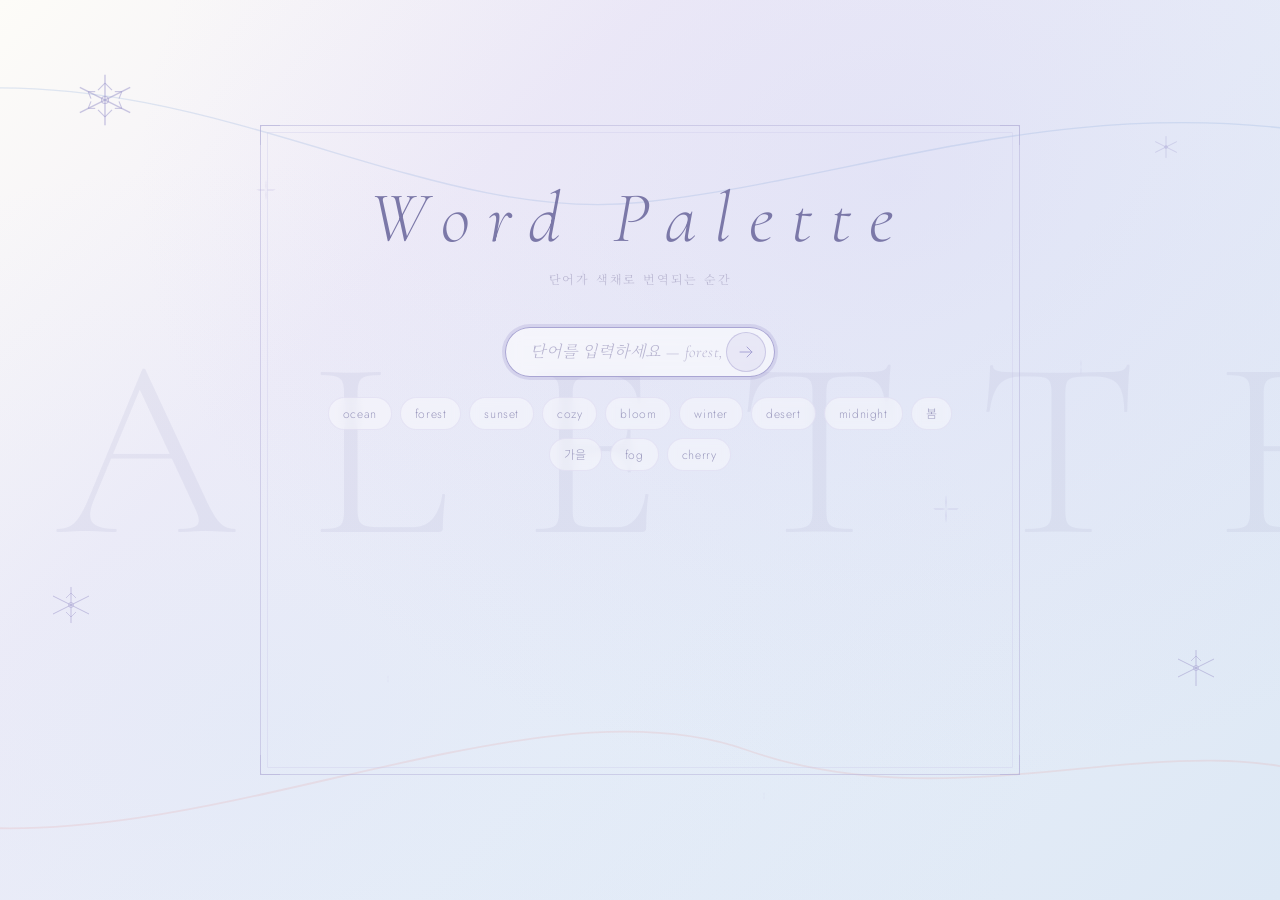
==== index.html @ dd86aae7 "Rename word-palette.html to index.html" ====
<!DOCTYPE html>
<html lang="ko">
<head>
  <meta charset="UTF-8">
  <meta name="viewport" content="width=device-width, initial-scale=1.0">
  <title>Word Palette — 단어가 색채로</title>
  <link rel="preconnect" href="https://fonts.googleapis.com">
  <link rel="preconnect" href="https://fonts.gstatic.com" crossorigin>
  <link href="https://fonts.googleapis.com/css2?family=Cormorant+Garamond:ital,wght@0,300;0,400;1,300;1,400&family=Jost:wght@200;300;400&family=Noto+Serif+KR:wght@300;400&family=Noto+Sans+KR:wght@300;400&display=swap" rel="stylesheet">
  <style>
    /* ─── CSS Variables ─── */
    :root {
      --bg-frosted:         rgba(255, 255, 255, 0.45);
      --bg-frosted-border:  rgba(255, 255, 255, 0.70);
      --text-primary:       #7B78A8;
      --text-secondary:     #9D9BBF;
      --text-muted:         #B8B5D0;
      --text-watermark:     rgba(180, 176, 210, 0.18);
      --text-label:         #6B6898;
      --border-frame:       rgba(180, 175, 215, 0.50);
      --border-frame-inner: rgba(200, 196, 230, 0.30);
      --border-card:        rgba(210, 206, 235, 0.40);
      --border-input:       rgba(180, 175, 215, 0.60);
      --border-input-focus: rgba(150, 145, 200, 0.80);
      --deco-snowflake:     rgba(160, 155, 205, 0.55);
      --deco-sparkle:       rgba(170, 165, 215, 0.65);
      --deco-dot:           rgba(175, 170, 215, 0.25);
      --deco-cross:         rgba(175, 170, 215, 0.45);
      --accent-primary:     #A8A4D4;
      --accent-hover:       #8F8BC0;
      --accent-glow:        rgba(168, 164, 212, 0.30);
      --fs-display:   clamp(2.5rem, 6vw, 4.5rem);
      --fs-watermark: clamp(8rem, 20vw, 18rem);
      --fs-label:     0.75rem;
      --fs-input:     1rem;
      --ls-display:   0.25em;
      --ls-label:     0.12em;
    }

    /* ─── Reset ─── */
    *, *::before, *::after { box-sizing: border-box; margin: 0; padding: 0; }
    body {
      font-family: 'Noto Sans KR', -apple-system, sans-serif;
      font-weight: 300;
      -webkit-font-smoothing: antialiased;
      -moz-osx-font-smoothing: grayscale;
    }
    button { background: none; border: none; cursor: pointer; font: inherit; }
    input  { font: inherit; }

    /* ─── Body / Background ─── */
    body.page-root {
      min-height: 100vh;
      background:
        radial-gradient(ellipse at 70% 20%, rgba(200, 195, 240, 0.25) 0%, transparent 60%),
        radial-gradient(ellipse at 20% 80%, rgba(200, 220, 245, 0.20) 0%, transparent 55%),
        linear-gradient(135deg, #FDFCF8 0%, #F0EDF8 30%, #E8EEF8 60%, #DDE8F5 100%);
      background-attachment: fixed;
      display: flex;
      align-items: center;
      justify-content: center;
      padding: 24px;
      overflow-x: hidden;
      animation: page-fade-in 1.2s ease forwards;
    }

    /* ─── Background Layer ─── */
    .bg-layer {
      position: fixed;
      inset: 0;
      z-index: 0;
      pointer-events: none;
      overflow: hidden;
    }

    .bg-watermark {
      position: absolute;
      inset: 0;
      display: flex;
      align-items: center;
      justify-content: center;
      font-family: 'Cormorant Garamond', serif;
      font-size: var(--fs-watermark);
      font-weight: 300;
      letter-spacing: 0.3em;
      color: var(--text-watermark);
      pointer-events: none;
      user-select: none;
      white-space: nowrap;
      overflow: hidden;
      z-index: 0;
      transition: opacity 0.4s ease;
    }

    /* ─── Ribbon Lines ─── */
    .deco-ribbon {
      position: absolute;
      width: 100%;
      pointer-events: none;
      z-index: 1;
    }
    .deco-ribbon--blue { top: 0;    left: 0; height: 50%; }
    .deco-ribbon--pink { bottom: 0; left: 0; height: 50%; }
    .ribbon-path {
      stroke-dasharray: 2000;
      stroke-dashoffset: 2000;
      animation: ribbon-draw 3s ease-out forwards;
    }
    .deco-ribbon--blue .ribbon-path { animation-delay: 0.5s; }
    .deco-ribbon--pink .ribbon-path { animation-delay: 1.0s; }

    /* ─── Snowflakes ─── */
    .deco-snowflake {
      color: var(--deco-snowflake);
      position: absolute;
      pointer-events: none;
      user-select: none;
      animation: snowflake-float 8s ease-in-out infinite;
      will-change: transform;
      z-index: 2;
    }
    .deco-snowflake--sm { width: 24px; height: 24px; }
    .deco-snowflake--md { width: 40px; height: 40px; }
    .deco-snowflake--lg { width: 56px; height: 56px; }

    /* ─── Sparkles ─── */
    .deco-sparkle {
      color: var(--deco-sparkle);
      position: absolute;
      pointer-events: none;
      animation: sparkle-twinkle 4s ease-in-out infinite;
      will-change: transform, opacity;
      z-index: 3;
      display: inline-block;
    }
    .deco-sparkle--xs { width: 8px;  height: 8px;  }
    .deco-sparkle--sm { width: 14px; height: 14px; }
    .deco-sparkle--md { width: 20px; height: 20px; }
    .deco-sparkle--lg { width: 28px; height: 28px; }

    /* ─── Main Frame ─── */
    .main-frame {
      position: relative;
      z-index: 1;
      width: 100%;
      max-width: 760px;
      padding: 48px 48px 56px;
      display: flex;
      flex-direction: column;
      gap: 40px;
      border: 1px solid var(--border-frame);
      border-radius: 2px;
    }
    .main-frame::before {
      content: '';
      position: absolute;
      inset: 6px;
      border: 0.5px solid var(--border-frame-inner);
      border-radius: 1px;
      pointer-events: none;
    }

    /* ─── Corner Ornaments ─── */
    .corner-ornament {
      position: absolute;
      width: 20px;
      height: 20px;
      pointer-events: none;
    }
    .corner-ornament::before,
    .corner-ornament::after {
      content: '';
      position: absolute;
      background: var(--border-frame);
    }
    .corner-ornament::before { width: 100%; height: 1px; top: 0; left: 0; }
    .corner-ornament::after  { width: 1px; height: 100%; top: 0; left: 0; }
    .corner-ornament--tl { top: -1px;    left: -1px; }
    .corner-ornament--tr { top: -1px;    right: -1px;  transform: rotate(90deg); }
    .corner-ornament--bl { bottom: -1px; left: -1px;   transform: rotate(-90deg); }
    .corner-ornament--br { bottom: -1px; right: -1px;  transform: rotate(180deg); }

    /* ─── Header ─── */
    .site-header { text-align: center; }
    .site-title {
      font-family: 'Cormorant Garamond', serif;
      font-weight: 300;
      font-size: var(--fs-display);
      letter-spacing: var(--ls-display);
      color: var(--text-primary);
      font-style: italic;
    }
    .site-tagline {
      font-family: 'Noto Serif KR', serif;
      font-size: var(--fs-label);
      font-weight: 300;
      color: var(--text-muted);
      letter-spacing: 0.15em;
      margin-top: 8px;
    }

    /* ─── Search ─── */
    .search-section {
      display: flex;
      flex-direction: column;
      align-items: center;
      gap: 20px;
    }
    .search-wrapper {
      position: relative;
      width: 100%;
      max-width: 480px;
    }
    .search-inner {
      display: flex;
      align-items: center;
      background: rgba(255, 255, 255, 0.55);
      border: 1px solid var(--border-input);
      border-radius: 40px;
      padding: 0 8px 0 24px;
      backdrop-filter: blur(8px);
      -webkit-backdrop-filter: blur(8px);
      transition: border-color 0.3s ease, box-shadow 0.3s ease;
    }
    .search-inner:focus-within {
      border-color: var(--border-input-focus);
      box-shadow: 0 0 0 3px var(--accent-glow);
    }
    .word-input {
      flex: 1;
      border: none;
      background: transparent;
      outline: none;
      font-family: 'Cormorant Garamond', 'Noto Serif KR', serif;
      font-size: var(--fs-input);
      font-weight: 300;
      color: var(--text-primary);
      padding: 14px 0;
      letter-spacing: 0.05em;
    }
    .word-input::placeholder {
      color: var(--text-muted);
      font-style: italic;
    }
    .search-btn {
      width: 40px;
      height: 40px;
      border-radius: 50%;
      border: 1px solid var(--border-input);
      background: rgba(168, 164, 212, 0.15);
      color: var(--accent-primary);
      display: flex;
      align-items: center;
      justify-content: center;
      cursor: pointer;
      transition: all 0.3s ease;
      flex-shrink: 0;
    }
    .search-btn:hover {
      background: var(--accent-primary);
      color: white;
      border-color: var(--accent-primary);
      transform: scale(1.05);
    }

    /* ─── Tag Pills ─── */
    .suggestion-tags {
      display: flex;
      flex-wrap: wrap;
      gap: 8px;
      justify-content: center;
    }
    .tag-pill {
      font-family: 'Jost', 'Noto Sans KR', sans-serif;
      font-size: 0.75rem;
      font-weight: 300;
      color: var(--text-secondary);
      background: rgba(255, 255, 255, 0.4);
      border: 1px solid var(--border-card);
      border-radius: 20px;
      padding: 6px 14px;
      cursor: pointer;
      letter-spacing: 0.05em;
      transition: all 0.2s ease;
      backdrop-filter: blur(4px);
    }
    .tag-pill:hover {
      background: rgba(168, 164, 212, 0.15);
      border-color: var(--border-input-focus);
      color: var(--text-primary);
      transform: translateY(-1px);
    }

    /* ─── Result Section ─── */
    .result-section {
      opacity: 0;
      transition: opacity 0.5s ease;
    }
    .result-section.visible { opacity: 1; }

    /* ─── Palette Card ─── */
    .palette-card {
      background: var(--bg-frosted);
      backdrop-filter: blur(16px) saturate(140%);
      -webkit-backdrop-filter: blur(16px) saturate(140%);
      border: 1px solid var(--border-card);
      border-radius: 16px;
      padding: 32px;
      position: relative;
      overflow: hidden;
    }
    .palette-card::before {
      content: '';
      position: absolute;
      inset: 0;
      background-image: radial-gradient(circle, var(--deco-dot) 1px, transparent 1px);
      background-size: 18px 18px;
      pointer-events: none;
      z-index: 0;
    }
    .palette-card__header {
      position: relative;
      z-index: 1;
      margin-bottom: 28px;
      text-align: center;
    }
    .palette-keyword {
      display: block;
      font-family: 'Cormorant Garamond', serif;
      font-size: clamp(1.8rem, 4vw, 2.8rem);
      font-weight: 400;
      font-style: italic;
      color: var(--text-primary);
      letter-spacing: 0.2em;
      text-transform: lowercase;
    }
    .palette-subtitle {
      font-family: 'Jost', sans-serif;
      font-size: var(--fs-label);
      font-weight: 200;
      color: var(--text-muted);
      letter-spacing: var(--ls-label);
      text-transform: uppercase;
    }

    /* ─── Color Swatches ─── */
    .color-swatches {
      display: flex;
      gap: 12px;
      position: relative;
      z-index: 1;
    }
    .color-swatch {
      flex: 1;
      min-width: 0;
      display: flex;
      flex-direction: column;
      gap: 8px;
      cursor: pointer;
      transition: transform 0.2s ease;
      opacity: 0;
      animation: swatch-slide-up 0.5s ease forwards;
    }
    .color-swatch:hover { transform: translateY(-4px); }
    .color-swatch:nth-child(1) { animation-delay: 0.1s; }
    .color-swatch:nth-child(2) { animation-delay: 0.2s; }
    .color-swatch:nth-child(3) { animation-delay: 0.3s; }
    .color-swatch:nth-child(4) { animation-delay: 0.4s; }
    .color-swatch:nth-child(5) { animation-delay: 0.5s; }
    .color-swatch:nth-child(6) { animation-delay: 0.6s; }
    .swatch-bar {
      height: 80px;
      border-radius: 8px;
      background-color: var(--swatch-color);
      border: 1px solid rgba(255, 255, 255, 0.3);
      box-shadow:
        0 4px 16px rgba(0, 0, 0, 0.08),
        inset 0 1px 0 rgba(255, 255, 255, 0.25);
      transition: box-shadow 0.2s ease;
    }
    .color-swatch:hover .swatch-bar {
      box-shadow:
        0 8px 24px rgba(0, 0, 0, 0.12),
        inset 0 1px 0 rgba(255, 255, 255, 0.3);
    }
    .swatch-info {
      display: flex;
      flex-direction: column;
      gap: 2px;
      text-align: center;
    }
    .swatch-name {
      font-family: 'Jost', sans-serif;
      font-size: 0.7rem;
      font-weight: 300;
      color: var(--text-secondary);
      letter-spacing: 0.05em;
    }
    .swatch-name-ko {
      font-family: 'Noto Sans KR', sans-serif;
      font-size: 0.65rem;
      font-weight: 300;
      color: var(--text-muted);
    }
    .hex-code {
      font-family: 'Jost', monospace;
      font-size: 0.65rem;
      font-weight: 200;
      color: var(--text-muted);
      letter-spacing: 0.05em;
      cursor: copy;
      transition: color 0.2s ease;
    }
    .hex-code:hover { color: var(--text-label); }
    .hex-code.copied::after {
      content: ' ✓';
      color: var(--accent-primary);
    }

    /* ─── Empty State ─── */
    .empty-state {
      text-align: center;
      padding: 60px 20px;
      opacity: 0.7;
    }
    .empty-state__text {
      font-family: 'Cormorant Garamond', serif;
      font-style: italic;
      font-weight: 300;
      color: var(--text-muted);
      font-size: 1rem;
      letter-spacing: 0.1em;
    }

    /* ─── Animations ─── */
    @keyframes page-fade-in {
      0%   { opacity: 0; }
      100% { opacity: 1; }
    }
    @keyframes snowflake-float {
      0%, 100% { transform: translateY(0px)  rotate(0deg);   opacity: 0.55; }
      33%       { transform: translateY(-8px) rotate(15deg);  opacity: 0.70; }
      66%       { transform: translateY(4px)  rotate(-10deg); opacity: 0.45; }
    }
    @keyframes sparkle-twinkle {
      0%, 100% { transform: scale(1)   rotate(0deg);   opacity: 0.65; }
      25%       { transform: scale(1.3) rotate(45deg);  opacity: 1;    }
      50%       { transform: scale(0.8) rotate(90deg);  opacity: 0.4;  }
      75%       { transform: scale(1.1) rotate(135deg); opacity: 0.8;  }
    }
    @keyframes card-reveal {
      0%   { opacity: 0; transform: translateY(20px) scale(0.97); }
      100% { opacity: 1; transform: translateY(0)    scale(1);    }
    }
    @keyframes swatch-slide-up {
      0%   { opacity: 0; transform: translateY(16px); }
      100% { opacity: 1; transform: translateY(0);    }
    }
    @keyframes ribbon-draw {
      0%   { stroke-dashoffset: 2000; opacity: 0;   }
      100% { stroke-dashoffset: 0;    opacity: 0.5; }
    }

    /* ─── Responsive ─── */
    @media (max-width: 600px) {
      .main-frame {
        padding: 28px 20px 36px;
        gap: 28px;
      }
      .color-swatches {
        flex-wrap: wrap;
        gap: 10px;
      }
      .color-swatch {
        flex: 0 0 calc(33.33% - 7px);
      }
      .palette-card { padding: 20px; }
      .deco-snowflake:nth-child(n+3) { display: none; }
    }
  </style>
</head>
<body class="page-root">

  <!-- ─── Background Layer ─── -->
  <div class="bg-layer" aria-hidden="true">
    <div class="bg-watermark" id="bgWatermark">PALETTE</div>

    <!-- Ribbon lines -->
    <svg class="deco-ribbon deco-ribbon--blue" viewBox="0 0 1200 400" preserveAspectRatio="none" xmlns="http://www.w3.org/2000/svg">
      <path class="ribbon-path" d="M -50 80 C 200 60, 400 200, 600 180 C 800 160, 1000 80, 1250 120"
            stroke="rgba(140,170,220,0.50)" stroke-width="1.2" fill="none" stroke-linecap="round"/>
    </svg>
    <svg class="deco-ribbon deco-ribbon--pink" viewBox="0 0 1200 300" preserveAspectRatio="none" xmlns="http://www.w3.org/2000/svg">
      <path class="ribbon-path" d="M -50 250 C 200 270, 500 150, 700 200 C 900 250, 1100 180, 1250 220"
            stroke="rgba(230,160,160,0.40)" stroke-width="1.2" fill="none" stroke-linecap="round"/>
    </svg>

    <!-- Snowflakes -->
    <svg class="deco-snowflake deco-snowflake--lg" style="top:8%;left:6%;animation-delay:0s"
         width="56" height="56" viewBox="0 0 40 40" fill="none" xmlns="http://www.w3.org/2000/svg">
      <line x1="20" y1="2"  x2="20" y2="38" stroke="currentColor" stroke-width="1"/>
      <line x1="2"  y1="11" x2="38" y2="29" stroke="currentColor" stroke-width="1"/>
      <line x1="2"  y1="29" x2="38" y2="11" stroke="currentColor" stroke-width="1"/>
      <line x1="20" y1="8"  x2="15" y2="13" stroke="currentColor" stroke-width="0.8"/>
      <line x1="20" y1="8"  x2="25" y2="13" stroke="currentColor" stroke-width="0.8"/>
      <line x1="20" y1="32" x2="15" y2="27" stroke="currentColor" stroke-width="0.8"/>
      <line x1="20" y1="32" x2="25" y2="27" stroke="currentColor" stroke-width="0.8"/>
      <line x1="8"  y1="14" x2="13" y2="14" stroke="currentColor" stroke-width="0.8"/>
      <line x1="8"  y1="14" x2="10" y2="19" stroke="currentColor" stroke-width="0.8"/>
      <line x1="32" y1="14" x2="27" y2="14" stroke="currentColor" stroke-width="0.8"/>
      <line x1="32" y1="14" x2="30" y2="19" stroke="currentColor" stroke-width="0.8"/>
      <line x1="8"  y1="26" x2="13" y2="26" stroke="currentColor" stroke-width="0.8"/>
      <line x1="8"  y1="26" x2="10" y2="21" stroke="currentColor" stroke-width="0.8"/>
      <line x1="32" y1="26" x2="27" y2="26" stroke="currentColor" stroke-width="0.8"/>
      <line x1="32" y1="26" x2="30" y2="21" stroke="currentColor" stroke-width="0.8"/>
      <circle cx="20" cy="20" r="2.5" stroke="currentColor" stroke-width="0.8"/>
    </svg>
    <svg class="deco-snowflake deco-snowflake--md" style="top:65%;left:4%;animation-delay:-3s"
         width="40" height="40" viewBox="0 0 40 40" fill="none" xmlns="http://www.w3.org/2000/svg">
      <line x1="20" y1="2"  x2="20" y2="38" stroke="currentColor" stroke-width="1"/>
      <line x1="2"  y1="11" x2="38" y2="29" stroke="currentColor" stroke-width="1"/>
      <line x1="2"  y1="29" x2="38" y2="11" stroke="currentColor" stroke-width="1"/>
      <line x1="20" y1="8"  x2="15" y2="13" stroke="currentColor" stroke-width="0.8"/>
      <line x1="20" y1="8"  x2="25" y2="13" stroke="currentColor" stroke-width="0.8"/>
      <line x1="20" y1="32" x2="15" y2="27" stroke="currentColor" stroke-width="0.8"/>
      <line x1="20" y1="32" x2="25" y2="27" stroke="currentColor" stroke-width="0.8"/>
      <circle cx="20" cy="20" r="2.5" stroke="currentColor" stroke-width="0.8"/>
    </svg>
    <svg class="deco-snowflake deco-snowflake--sm" style="top:15%;right:8%;animation-delay:-1.5s"
         width="24" height="24" viewBox="0 0 40 40" fill="none" xmlns="http://www.w3.org/2000/svg">
      <line x1="20" y1="2"  x2="20" y2="38" stroke="currentColor" stroke-width="1"/>
      <line x1="2"  y1="11" x2="38" y2="29" stroke="currentColor" stroke-width="1"/>
      <line x1="2"  y1="29" x2="38" y2="11" stroke="currentColor" stroke-width="1"/>
      <circle cx="20" cy="20" r="2.5" stroke="currentColor" stroke-width="0.8"/>
    </svg>
    <svg class="deco-snowflake deco-snowflake--md" style="top:72%;right:5%;animation-delay:-5s"
         width="40" height="40" viewBox="0 0 40 40" fill="none" xmlns="http://www.w3.org/2000/svg">
      <line x1="20" y1="2"  x2="20" y2="38" stroke="currentColor" stroke-width="1"/>
      <line x1="2"  y1="11" x2="38" y2="29" stroke="currentColor" stroke-width="1"/>
      <line x1="2"  y1="29" x2="38" y2="11" stroke="currentColor" stroke-width="1"/>
      <line x1="20" y1="8"  x2="15" y2="13" stroke="currentColor" stroke-width="0.8"/>
      <line x1="20" y1="8"  x2="25" y2="13" stroke="currentColor" stroke-width="0.8"/>
      <circle cx="20" cy="20" r="2.5" stroke="currentColor" stroke-width="0.8"/>
    </svg>

    <!-- Sparkles -->
    <svg class="deco-sparkle deco-sparkle--md" style="top:20%;left:20%;animation-delay:0s"
         width="20" height="20" viewBox="0 0 16 16" fill="none" xmlns="http://www.w3.org/2000/svg">
      <path d="M8 0 C8 0 8.3 4 8 8 C7.7 4 8 0 8 0Z"      fill="currentColor"/>
      <path d="M16 8 C16 8 12 7.7 8 8 C12 8.3 16 8 16 8Z" fill="currentColor"/>
      <path d="M8 16 C8 16 7.7 12 8 8 C8.3 12 8 16 8 16Z" fill="currentColor"/>
      <path d="M0 8 C0 8 4 8.3 8 8 C4 7.7 0 8 0 8Z"      fill="currentColor"/>
    </svg>
    <svg class="deco-sparkle deco-sparkle--sm" style="top:40%;right:15%;animation-delay:-1s"
         width="14" height="14" viewBox="0 0 16 16" fill="none" xmlns="http://www.w3.org/2000/svg">
      <path d="M8 0 C8 0 8.3 4 8 8 C7.7 4 8 0 8 0Z"      fill="currentColor"/>
      <path d="M16 8 C16 8 12 7.7 8 8 C12 8.3 16 8 16 8Z" fill="currentColor"/>
      <path d="M8 16 C8 16 7.7 12 8 8 C8.3 12 8 16 8 16Z" fill="currentColor"/>
      <path d="M0 8 C0 8 4 8.3 8 8 C4 7.7 0 8 0 8Z"      fill="currentColor"/>
    </svg>
    <svg class="deco-sparkle deco-sparkle--xs" style="top:75%;left:30%;animation-delay:-2s"
         width="8" height="8" viewBox="0 0 16 16" fill="none" xmlns="http://www.w3.org/2000/svg">
      <path d="M8 0 C8 0 8.3 4 8 8 C7.7 4 8 0 8 0Z"      fill="currentColor"/>
      <path d="M16 8 C16 8 12 7.7 8 8 C12 8.3 16 8 16 8Z" fill="currentColor"/>
      <path d="M8 16 C8 16 7.7 12 8 8 C8.3 12 8 16 8 16Z" fill="currentColor"/>
      <path d="M0 8 C0 8 4 8.3 8 8 C4 7.7 0 8 0 8Z"      fill="currentColor"/>
    </svg>
    <svg class="deco-sparkle deco-sparkle--lg" style="top:55%;right:25%;animation-delay:-3s"
         width="28" height="28" viewBox="0 0 16 16" fill="none" xmlns="http://www.w3.org/2000/svg">
      <path d="M8 0 C8 0 8.3 4 8 8 C7.7 4 8 0 8 0Z"      fill="currentColor"/>
      <path d="M16 8 C16 8 12 7.7 8 8 C12 8.3 16 8 16 8Z" fill="currentColor"/>
      <path d="M8 16 C8 16 7.7 12 8 8 C8.3 12 8 16 8 16Z" fill="currentColor"/>
      <path d="M0 8 C0 8 4 8.3 8 8 C4 7.7 0 8 0 8Z"      fill="currentColor"/>
    </svg>
    <svg class="deco-sparkle deco-sparkle--sm" style="top:30%;left:45%;animation-delay:-1.5s"
         width="14" height="14" viewBox="0 0 16 16" fill="none" xmlns="http://www.w3.org/2000/svg">
      <path d="M8 0 C8 0 8.3 4 8 8 C7.7 4 8 0 8 0Z"      fill="currentColor"/>
      <path d="M16 8 C16 8 12 7.7 8 8 C12 8.3 16 8 16 8Z" fill="currentColor"/>
      <path d="M8 16 C8 16 7.7 12 8 8 C8.3 12 8 16 8 16Z" fill="currentColor"/>
      <path d="M0 8 C0 8 4 8.3 8 8 C4 7.7 0 8 0 8Z"      fill="currentColor"/>
    </svg>
    <svg class="deco-sparkle deco-sparkle--xs" style="top:88%;right:40%;animation-delay:-0.8s"
         width="8" height="8" viewBox="0 0 16 16" fill="none" xmlns="http://www.w3.org/2000/svg">
      <path d="M8 0 C8 0 8.3 4 8 8 C7.7 4 8 0 8 0Z"      fill="currentColor"/>
      <path d="M16 8 C16 8 12 7.7 8 8 C12 8.3 16 8 16 8Z" fill="currentColor"/>
      <path d="M8 16 C8 16 7.7 12 8 8 C8.3 12 8 16 8 16Z" fill="currentColor"/>
      <path d="M0 8 C0 8 4 8.3 8 8 C4 7.7 0 8 0 8Z"      fill="currentColor"/>
    </svg>
  </div>

  <!-- ─── Main Frame ─── -->
  <main class="main-frame" role="main">
    <div class="corner-ornament corner-ornament--tl"></div>
    <div class="corner-ornament corner-ornament--tr"></div>
    <div class="corner-ornament corner-ornament--bl"></div>
    <div class="corner-ornament corner-ornament--br"></div>

    <header class="site-header">
      <h1 class="site-title">Word Palette</h1>
      <p class="site-tagline">단어가 색채로 번역되는 순간</p>
    </header>

    <section class="search-section">
      <form class="search-form" id="searchForm">
        <div class="search-wrapper">
          <div class="search-inner">
            <input class="word-input" id="wordInput" type="text"
                   placeholder="단어를 입력하세요 — forest, cozy, ocean..."
                   autocomplete="off" spellcheck="false"/>
            <button class="search-btn" type="submit" aria-label="색채 추천">
              <svg width="18" height="18" viewBox="0 0 18 18" fill="none">
                <path d="M3 9H15M10 4L15 9L10 14"
                      stroke="currentColor" stroke-width="1"
                      stroke-linecap="round" stroke-linejoin="round"/>
              </svg>
            </button>
          </div>
        </div>
      </form>
      <div class="suggestion-tags" id="suggestionTags">
        <button class="tag-pill" data-word="ocean">ocean</button>
        <button class="tag-pill" data-word="forest">forest</button>
        <button class="tag-pill" data-word="sunset">sunset</button>
        <button class="tag-pill" data-word="cozy">cozy</button>
        <button class="tag-pill" data-word="bloom">bloom</button>
        <button class="tag-pill" data-word="winter">winter</button>
        <button class="tag-pill" data-word="desert">desert</button>
        <button class="tag-pill" data-word="midnight">midnight</button>
        <button class="tag-pill" data-word="봄">봄</button>
        <button class="tag-pill" data-word="가을">가을</button>
        <button class="tag-pill" data-word="fog">fog</button>
        <button class="tag-pill" data-word="cherry">cherry</button>
      </div>
    </section>

    <section class="result-section" id="resultSection" aria-live="polite">
      <div class="palette-card" id="paletteCard">
        <div class="empty-state">
          <p class="empty-state__text">단어 하나가 색채 세계로 번역됩니다</p>
        </div>
      </div>
    </section>
  </main>

  <script>
    // ═══════════════════════════════════════════
    // Palette Data — Curated
    // ═══════════════════════════════════════════
    const PALETTE_MAP = {
      forest: [
        { hex: '#2D5A27', name: 'Deep Forest',   nameKo: '깊은 숲'    },
        { hex: '#5C8A52', name: 'Moss Green',    nameKo: '이끼 초록'  },
        { hex: '#8FBF7A', name: 'Fern',          nameKo: '고사리'     },
        { hex: '#C4DDB5', name: 'Morning Mist',  nameKo: '아침 안개'  },
        { hex: '#E8F3E0', name: 'Pale Canopy',   nameKo: '연한 수관'  },
      ],
      ocean: [
        { hex: '#1A3A5C', name: 'Deep Sea',      nameKo: '심해'       },
        { hex: '#2E6E8E', name: 'Sea Blue',      nameKo: '바다 파랑'  },
        { hex: '#5BA4C4', name: 'Wave',          nameKo: '파도'       },
        { hex: '#A8D4E8', name: 'Seafoam',       nameKo: '해포말'     },
        { hex: '#E0F0F8', name: 'Morning Sea',   nameKo: '새벽 바다'  },
      ],
      sunset: [
        { hex: '#C05B2C', name: 'Ember',         nameKo: '잉걸불'     },
        { hex: '#E88A4A', name: 'Golden Hour',   nameKo: '황금빛'     },
        { hex: '#F2BA70', name: 'Amber',         nameKo: '호박'       },
        { hex: '#F4D4A0', name: 'Dusk',          nameKo: '황혼'       },
        { hex: '#FBE9CC', name: 'Evening Sky',   nameKo: '저녁 하늘'  },
      ],
      cozy: [
        { hex: '#8B5A42', name: 'Warm Wood',     nameKo: '따뜻한 나무' },
        { hex: '#C4956A', name: 'Caramel',       nameKo: '캐러멜'      },
        { hex: '#E8C9A0', name: 'Cream',         nameKo: '크림'        },
        { hex: '#F0E0C8', name: 'Linen',         nameKo: '린넨'        },
        { hex: '#F8F0E4', name: 'Candlelight',   nameKo: '촛불빛'      },
      ],
      bloom: [
        { hex: '#C06080', name: 'Rose Petal',    nameKo: '장미꽃잎'   },
        { hex: '#D98FA8', name: 'Blush',         nameKo: '홍조'       },
        { hex: '#EBB8CA', name: 'Petal',         nameKo: '꽃잎'       },
        { hex: '#F5D8E4', name: 'Blossom',       nameKo: '꽃봉오리'   },
        { hex: '#FAF0F4', name: 'First Bloom',   nameKo: '첫 개화'    },
      ],
      winter: [
        { hex: '#2C3E6A', name: 'Frost Night',   nameKo: '서리 밤'    },
        { hex: '#5E7BA8', name: 'Ice Blue',      nameKo: '아이스 블루' },
        { hex: '#9BB8D4', name: 'Crystal',       nameKo: '크리스탈'   },
        { hex: '#C8DDE8', name: 'Snow Mist',     nameKo: '눈 안개'    },
        { hex: '#EEF4F8', name: 'Snowfield',     nameKo: '설원'       },
      ],
      desert: [
        { hex: '#8B5A28', name: 'Desert Sand',   nameKo: '사막 모래'  },
        { hex: '#C49060', name: 'Dune',          nameKo: '사구'       },
        { hex: '#DEB882', name: 'Sandstone',     nameKo: '사암'       },
        { hex: '#EDD5A8', name: 'Mirage',        nameKo: '신기루'     },
        { hex: '#F8EDD8', name: 'Pale Dune',     nameKo: '연한 사구'  },
      ],
      midnight: [
        { hex: '#0D1B2A', name: 'Midnight',      nameKo: '자정'       },
        { hex: '#1B3A5C', name: 'Night Sky',     nameKo: '밤하늘'     },
        { hex: '#2E5D8A', name: 'Dark Blue',     nameKo: '짙은 파랑'  },
        { hex: '#4A7FA8', name: 'Twilight',      nameKo: '황혼'       },
        { hex: '#7EACC8', name: 'Moonlight',     nameKo: '달빛'       },
      ],
      봄: [
        { hex: '#5A8A3C', name: 'New Leaf',      nameKo: '새싹'       },
        { hex: '#D4A0C0', name: 'Cherry Pink',   nameKo: '벚꽃 분홍'  },
        { hex: '#C8E8A0', name: 'Spring Green',  nameKo: '봄 초록'    },
        { hex: '#F0D8F0', name: 'Lilac',         nameKo: '라일락'     },
        { hex: '#FAF0E8', name: 'Spring Dawn',   nameKo: '봄 여명'    },
      ],
      spring: [
        { hex: '#5A8A3C', name: 'New Leaf',      nameKo: '새싹'       },
        { hex: '#D4A0C0', name: 'Cherry Pink',   nameKo: '벚꽃 분홍'  },
        { hex: '#C8E8A0', name: 'Spring Green',  nameKo: '봄 초록'    },
        { hex: '#F0D8F0', name: 'Lilac',         nameKo: '라일락'     },
        { hex: '#FAF0E8', name: 'Spring Dawn',   nameKo: '봄 여명'    },
      ],
      가을: [
        { hex: '#B84A1C', name: 'Fallen Leaf',   nameKo: '낙엽'       },
        { hex: '#D4782A', name: 'Maple',         nameKo: '단풍'       },
        { hex: '#E8B050', name: 'Harvest',       nameKo: '수확'       },
        { hex: '#C89060', name: 'Earth',         nameKo: '흙'         },
        { hex: '#F0E0C0', name: 'Amber Mist',    nameKo: '호박 안개'  },
      ],
      autumn: [
        { hex: '#B84A1C', name: 'Fallen Leaf',   nameKo: '낙엽'       },
        { hex: '#D4782A', name: 'Maple',         nameKo: '단풍'       },
        { hex: '#E8B050', name: 'Harvest',       nameKo: '수확'       },
        { hex: '#C89060', name: 'Earth',         nameKo: '흙'         },
        { hex: '#F0E0C0', name: 'Amber Mist',    nameKo: '호박 안개'  },
      ],
      lavender: [
        { hex: '#6A5A8A', name: 'Deep Violet',   nameKo: '깊은 보라'  },
        { hex: '#9080B8', name: 'Amethyst',      nameKo: '자수정'     },
        { hex: '#B8A8D8', name: 'Lavender',      nameKo: '라벤더'     },
        { hex: '#D8CCEA', name: 'Mist Violet',   nameKo: '안개 보라'  },
        { hex: '#F0EDF8', name: 'Pale Bloom',    nameKo: '연한 꽃'    },
      ],
      rain: [
        { hex: '#2A4060', name: 'Storm',         nameKo: '폭풍'       },
        { hex: '#4A6A88', name: 'Rain Cloud',    nameKo: '빗구름'     },
        { hex: '#7A9AB8', name: 'Drizzle',       nameKo: '이슬비'     },
        { hex: '#B0C8D8', name: 'After Rain',    nameKo: '비 온 뒤'   },
        { hex: '#E0ECF4', name: 'Mist',          nameKo: '안개'       },
      ],
      night: [
        { hex: '#121820', name: 'Void',          nameKo: '어둠'       },
        { hex: '#1E2E40', name: 'Deep Night',    nameKo: '깊은 밤'    },
        { hex: '#3A4E68', name: 'Dusk',          nameKo: '황혼'       },
        { hex: '#6880A0', name: 'Starlight',     nameKo: '별빛'       },
        { hex: '#A8B8CC', name: 'Dawn',          nameKo: '여명'       },
      ],
      coffee: [
        { hex: '#3C1F0A', name: 'Espresso',      nameKo: '에스프레소'  },
        { hex: '#6A3D18', name: 'Dark Roast',    nameKo: '다크 로스트' },
        { hex: '#A0602A', name: 'Latte',         nameKo: '라떼'        },
        { hex: '#D4A870', name: 'Cream',         nameKo: '크림'        },
        { hex: '#F4E8D4', name: 'Milk Foam',     nameKo: '밀크폼'      },
      ],
      cherry: [
        { hex: '#8B1A2A', name: 'Deep Cherry',   nameKo: '체리'        },
        { hex: '#C03050', name: 'Ruby',          nameKo: '루비'        },
        { hex: '#E06080', name: 'Carnation',     nameKo: '카네이션'    },
        { hex: '#F0A8B8', name: 'Blush Pink',    nameKo: '볼연지'      },
        { hex: '#FAE0E8', name: 'Rose Mist',     nameKo: '장미 안개'   },
      ],
      sky: [
        { hex: '#1A4A7A', name: 'Deep Sky',      nameKo: '깊은 하늘'  },
        { hex: '#3A7AB0', name: 'Blue Sky',      nameKo: '하늘색'     },
        { hex: '#78B4D8', name: 'Cloud',         nameKo: '구름'       },
        { hex: '#B8D8EC', name: 'Pale Sky',      nameKo: '연한 하늘'  },
        { hex: '#E8F4FA', name: 'Morning Sky',   nameKo: '아침 하늘'  },
      ],
      fog: [
        { hex: '#6A7888', name: 'Gray Stone',    nameKo: '회색 돌'    },
        { hex: '#90A0B0', name: 'Fog',           nameKo: '안개'       },
        { hex: '#B8C8D4', name: 'Mist',          nameKo: '물안개'     },
        { hex: '#D8E4EC', name: 'Haze',          nameKo: '아지랑이'   },
        { hex: '#F0F4F8', name: 'White Mist',    nameKo: '흰 안개'    },
      ],
      smoke: [
        { hex: '#3A3C40', name: 'Charcoal',      nameKo: '숯'         },
        { hex: '#6A6C70', name: 'Ash',           nameKo: '재'         },
        { hex: '#A0A4A8', name: 'Smoke',         nameKo: '연기'       },
        { hex: '#C8CCD0', name: 'Silver',        nameKo: '은빛'       },
        { hex: '#EEF0F2', name: 'Pale Ash',      nameKo: '연한 재'    },
      ],
      마음: [
        { hex: '#6A5888', name: 'Calm Violet',   nameKo: '고요한 보라' },
        { hex: '#9880B0', name: 'Soft Mauve',    nameKo: '부드러운 자주' },
        { hex: '#C4B0D8', name: 'Gentle Haze',   nameKo: '온화한 안개' },
        { hex: '#E0D4EC', name: 'Inner Peace',   nameKo: '내면의 평화' },
        { hex: '#F5F0FA', name: 'Stillness',     nameKo: '고요함'      },
      ],
    };

    // ═══════════════════════════════════════════
    // Color Generation — Unknown Words
    // ═══════════════════════════════════════════
    function hashWord(word) {
      let hash = 5381;
      for (let i = 0; i < word.length; i++) {
        hash = ((hash << 5) + hash) + word.charCodeAt(i);
        hash |= 0;
      }
      return Math.abs(hash);
    }

    function hslToHex(h, s, l) {
      h = ((h % 360) + 360) % 360;
      s /= 100; l /= 100;
      const a = s * Math.min(l, 1 - l);
      const f = n => {
        const k = (n + h / 30) % 12;
        const c = l - a * Math.max(Math.min(k - 3, 9 - k, 1), -1);
        return Math.round(255 * c).toString(16).padStart(2, '0');
      };
      return `#${f(0)}${f(8)}${f(4)}`.toUpperCase();
    }

    const HUE_NAMES = [
      { min: 0,   max: 15,  en: 'Red',    ko: '빨강' },
      { min: 15,  max: 45,  en: 'Orange', ko: '주황' },
      { min: 45,  max: 70,  en: 'Golden', ko: '황금' },
      { min: 70,  max: 155, en: 'Green',  ko: '초록' },
      { min: 155, max: 195, en: 'Teal',   ko: '청록' },
      { min: 195, max: 255, en: 'Blue',   ko: '파랑' },
      { min: 255, max: 290, en: 'Violet', ko: '보라' },
      { min: 290, max: 335, en: 'Pink',   ko: '핑크' },
      { min: 335, max: 360, en: 'Rose',   ko: '장미' },
    ];

    const SHADE = [
      { en: 'Deep',    ko: '깊은'     },
      { en: 'Dark',    ko: '짙은'     },
      { en: 'Pure',    ko: '맑은'     },
      { en: 'Soft',    ko: '부드러운' },
      { en: 'Pale',    ko: '연한'     },
    ];

    function getHueName(hue) {
      const h = ((hue % 360) + 360) % 360;
      for (const n of HUE_NAMES) {
        if (h >= n.min && h < n.max) return { en: n.en, ko: n.ko };
      }
      return { en: 'Rose', ko: '장미' };
    }

    function generatePalette(word) {
      const hash   = hashWord(word);
      const baseH  = hash % 360;
      const baseS  = 28 + (hash % 38);      // 28–65%
      const shifts = [0, 6, -5, 10, -8];    // hue micro-shifts per swatch
      const lights = [22, 36, 50, 66, 85];  // lightness steps

      const hueInfo = getHueName(baseH);

      return lights.map((l, i) => {
        const h = baseH + shifts[i];
        const s = Math.max(18, baseS - i * 5);
        return {
          hex:    hslToHex(h, s, l),
          name:   `${SHADE[i].en} ${hueInfo.en}`,
          nameKo: `${SHADE[i].ko} ${hueInfo.ko}`,
        };
      });
    }

    // ═══════════════════════════════════════════
    // Rendering
    // ═══════════════════════════════════════════
    function updateWatermark(word) {
      const el = document.getElementById('bgWatermark');
      el.style.opacity = '0';
      setTimeout(() => {
        el.textContent = (word || 'PALETTE').toUpperCase();
        el.style.opacity = '1';
      }, 300);
    }

    function renderPalette(keyword, colors) {
      updateWatermark(keyword);

      const swatches = colors.map((c, i) => `
        <div class="color-swatch" style="--swatch-color:${c.hex};animation-delay:${(i + 1) * 0.1}s">
          <div class="swatch-bar"></div>
          <div class="swatch-info">
            <span class="swatch-name">${c.name}</span>
            <span class="swatch-name-ko">${c.nameKo}</span>
            <span class="hex-code" title="클릭하여 복사" onclick="copyHex(this,'${c.hex}')">${c.hex}</span>
          </div>
        </div>
      `).join('');

      const card = document.getElementById('paletteCard');
      // Re-trigger animation
      card.style.animation = 'none';
      void card.offsetHeight;
      card.style.animation = 'card-reveal 0.6s cubic-bezier(0.23, 1, 0.32, 1) forwards';

      card.innerHTML = `
        <div class="palette-card__header">
          <span class="palette-keyword">${keyword}</span>
          <span class="palette-subtitle">${colors.length}가지 색채 팔레트</span>
        </div>
        <div class="color-swatches">${swatches}</div>
      `;

      document.getElementById('resultSection').classList.add('visible');
    }

    function copyHex(el, hex) {
      const doFeedback = () => {
        el.classList.add('copied');
        setTimeout(() => el.classList.remove('copied'), 1500);
      };
      if (navigator.clipboard) {
        navigator.clipboard.writeText(hex).then(doFeedback).catch(() => {
          fallbackCopy(hex); doFeedback();
        });
      } else {
        fallbackCopy(hex); doFeedback();
      }
    }

    function fallbackCopy(text) {
      const ta = document.createElement('textarea');
      ta.value = text;
      ta.style.cssText = 'position:fixed;opacity:0;pointer-events:none';
      document.body.appendChild(ta);
      ta.select();
      document.execCommand('copy');
      document.body.removeChild(ta);
    }

    function search(word) {
      const trimmed = word.trim();
      if (!trimmed) return;
      const key    = trimmed.toLowerCase();
      const colors = PALETTE_MAP[key] || PALETTE_MAP[trimmed] || generatePalette(trimmed);
      renderPalette(trimmed, colors);
      document.getElementById('wordInput').value = trimmed;
    }

    // ═══════════════════════════════════════════
    // Events
    // ═══════════════════════════════════════════
    document.getElementById('searchForm').addEventListener('submit', e => {
      e.preventDefault();
      search(document.getElementById('wordInput').value);
    });

    document.getElementById('suggestionTags').addEventListener('click', e => {
      const pill = e.target.closest('.tag-pill');
      if (!pill) return;
      search(pill.dataset.word);
    });

    document.getElementById('wordInput').addEventListener('input', e => {
      updateWatermark(e.target.value);
    });

    // Auto-focus
    document.getElementById('wordInput').focus();
  </script>
</body>
</html>
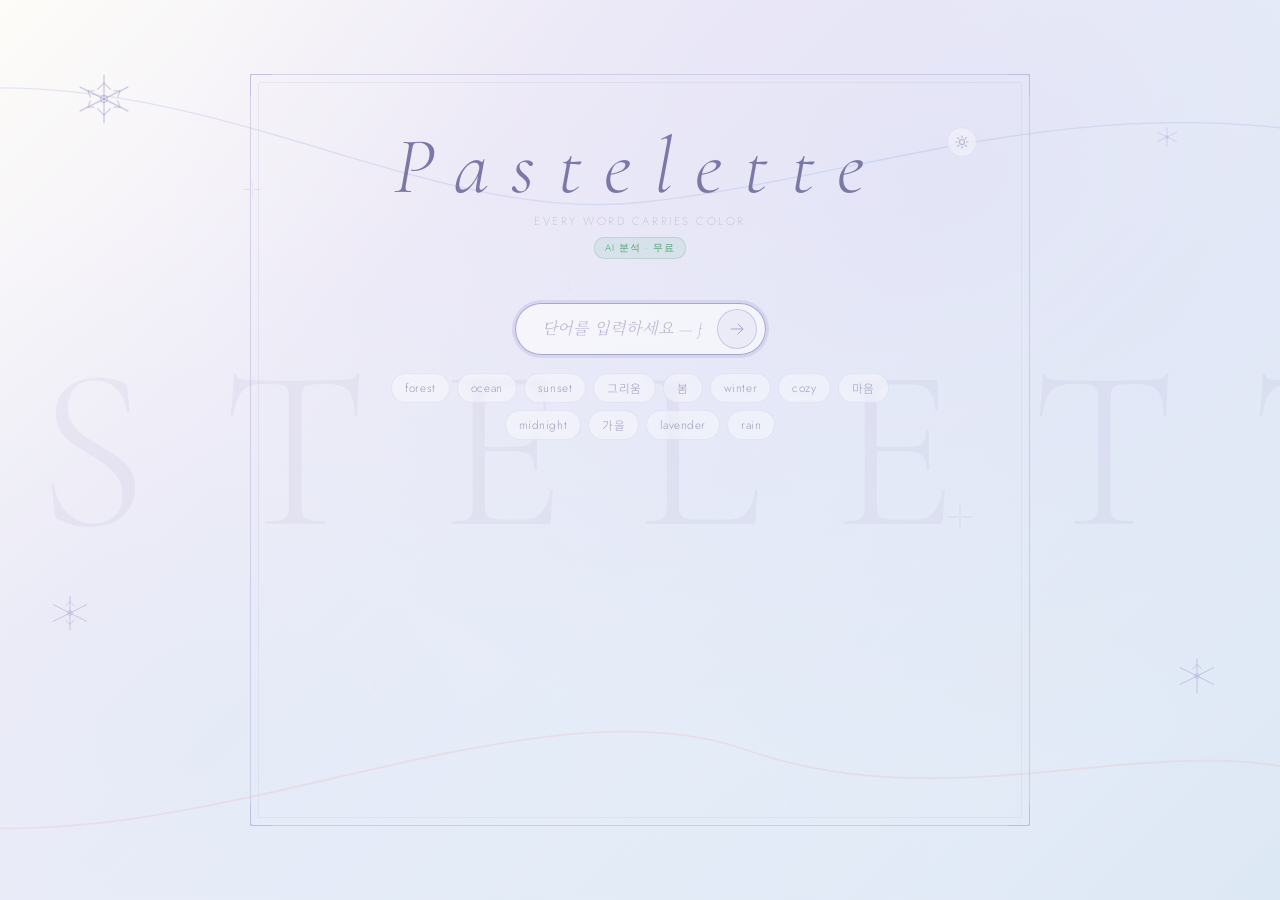
==== commit 91e6e199: "Add files via upload" ====
--- a/index.html
+++ b/index.html
@@ -3,501 +3,56 @@
 <head>
   <meta charset="UTF-8">
   <meta name="viewport" content="width=device-width, initial-scale=1.0">
-  <title>Word Palette — 단어가 색채로</title>
+  <meta name="description" content="Pastelette — 단어 하나가 색채 세계로 번역되는 순간. AI가 단어의 의미를 분석해 어울리는 색 팔레트를 추천합니다.">
+  <title>Pastelette — 단어가 색채로</title>
+
+  <!-- Fonts -->
   <link rel="preconnect" href="https://fonts.googleapis.com">
   <link rel="preconnect" href="https://fonts.gstatic.com" crossorigin>
   <link href="https://fonts.googleapis.com/css2?family=Cormorant+Garamond:ital,wght@0,300;0,400;1,300;1,400&family=Jost:wght@200;300;400&family=Noto+Serif+KR:wght@300;400&family=Noto+Sans+KR:wght@300;400&display=swap" rel="stylesheet">
-  <style>
-    /* ─── CSS Variables ─── */
-    :root {
-      --bg-frosted:         rgba(255, 255, 255, 0.45);
-      --bg-frosted-border:  rgba(255, 255, 255, 0.70);
-      --text-primary:       #7B78A8;
-      --text-secondary:     #9D9BBF;
-      --text-muted:         #B8B5D0;
-      --text-watermark:     rgba(180, 176, 210, 0.18);
-      --text-label:         #6B6898;
-      --border-frame:       rgba(180, 175, 215, 0.50);
-      --border-frame-inner: rgba(200, 196, 230, 0.30);
-      --border-card:        rgba(210, 206, 235, 0.40);
-      --border-input:       rgba(180, 175, 215, 0.60);
-      --border-input-focus: rgba(150, 145, 200, 0.80);
-      --deco-snowflake:     rgba(160, 155, 205, 0.55);
-      --deco-sparkle:       rgba(170, 165, 215, 0.65);
-      --deco-dot:           rgba(175, 170, 215, 0.25);
-      --deco-cross:         rgba(175, 170, 215, 0.45);
-      --accent-primary:     #A8A4D4;
-      --accent-hover:       #8F8BC0;
-      --accent-glow:        rgba(168, 164, 212, 0.30);
-      --fs-display:   clamp(2.5rem, 6vw, 4.5rem);
-      --fs-watermark: clamp(8rem, 20vw, 18rem);
-      --fs-label:     0.75rem;
-      --fs-input:     1rem;
-      --ls-display:   0.25em;
-      --ls-label:     0.12em;
-    }
-
-    /* ─── Reset ─── */
-    *, *::before, *::after { box-sizing: border-box; margin: 0; padding: 0; }
-    body {
-      font-family: 'Noto Sans KR', -apple-system, sans-serif;
-      font-weight: 300;
-      -webkit-font-smoothing: antialiased;
-      -moz-osx-font-smoothing: grayscale;
-    }
-    button { background: none; border: none; cursor: pointer; font: inherit; }
-    input  { font: inherit; }
-
-    /* ─── Body / Background ─── */
-    body.page-root {
-      min-height: 100vh;
-      background:
-        radial-gradient(ellipse at 70% 20%, rgba(200, 195, 240, 0.25) 0%, transparent 60%),
-        radial-gradient(ellipse at 20% 80%, rgba(200, 220, 245, 0.20) 0%, transparent 55%),
-        linear-gradient(135deg, #FDFCF8 0%, #F0EDF8 30%, #E8EEF8 60%, #DDE8F5 100%);
-      background-attachment: fixed;
-      display: flex;
-      align-items: center;
-      justify-content: center;
-      padding: 24px;
-      overflow-x: hidden;
-      animation: page-fade-in 1.2s ease forwards;
-    }
-
-    /* ─── Background Layer ─── */
-    .bg-layer {
-      position: fixed;
-      inset: 0;
-      z-index: 0;
-      pointer-events: none;
-      overflow: hidden;
-    }
-
-    .bg-watermark {
-      position: absolute;
-      inset: 0;
-      display: flex;
-      align-items: center;
-      justify-content: center;
-      font-family: 'Cormorant Garamond', serif;
-      font-size: var(--fs-watermark);
-      font-weight: 300;
-      letter-spacing: 0.3em;
-      color: var(--text-watermark);
-      pointer-events: none;
-      user-select: none;
-      white-space: nowrap;
-      overflow: hidden;
-      z-index: 0;
-      transition: opacity 0.4s ease;
-    }
-
-    /* ─── Ribbon Lines ─── */
-    .deco-ribbon {
-      position: absolute;
-      width: 100%;
-      pointer-events: none;
-      z-index: 1;
-    }
-    .deco-ribbon--blue { top: 0;    left: 0; height: 50%; }
-    .deco-ribbon--pink { bottom: 0; left: 0; height: 50%; }
-    .ribbon-path {
-      stroke-dasharray: 2000;
-      stroke-dashoffset: 2000;
-      animation: ribbon-draw 3s ease-out forwards;
-    }
-    .deco-ribbon--blue .ribbon-path { animation-delay: 0.5s; }
-    .deco-ribbon--pink .ribbon-path { animation-delay: 1.0s; }
-
-    /* ─── Snowflakes ─── */
-    .deco-snowflake {
-      color: var(--deco-snowflake);
-      position: absolute;
-      pointer-events: none;
-      user-select: none;
-      animation: snowflake-float 8s ease-in-out infinite;
-      will-change: transform;
-      z-index: 2;
-    }
-    .deco-snowflake--sm { width: 24px; height: 24px; }
-    .deco-snowflake--md { width: 40px; height: 40px; }
-    .deco-snowflake--lg { width: 56px; height: 56px; }
-
-    /* ─── Sparkles ─── */
-    .deco-sparkle {
-      color: var(--deco-sparkle);
-      position: absolute;
-      pointer-events: none;
-      animation: sparkle-twinkle 4s ease-in-out infinite;
-      will-change: transform, opacity;
-      z-index: 3;
-      display: inline-block;
-    }
-    .deco-sparkle--xs { width: 8px;  height: 8px;  }
-    .deco-sparkle--sm { width: 14px; height: 14px; }
-    .deco-sparkle--md { width: 20px; height: 20px; }
-    .deco-sparkle--lg { width: 28px; height: 28px; }
-
-    /* ─── Main Frame ─── */
-    .main-frame {
-      position: relative;
-      z-index: 1;
-      width: 100%;
-      max-width: 760px;
-      padding: 48px 48px 56px;
-      display: flex;
-      flex-direction: column;
-      gap: 40px;
-      border: 1px solid var(--border-frame);
-      border-radius: 2px;
-    }
-    .main-frame::before {
-      content: '';
-      position: absolute;
-      inset: 6px;
-      border: 0.5px solid var(--border-frame-inner);
-      border-radius: 1px;
-      pointer-events: none;
-    }
-
-    /* ─── Corner Ornaments ─── */
-    .corner-ornament {
-      position: absolute;
-      width: 20px;
-      height: 20px;
-      pointer-events: none;
-    }
-    .corner-ornament::before,
-    .corner-ornament::after {
-      content: '';
-      position: absolute;
-      background: var(--border-frame);
-    }
-    .corner-ornament::before { width: 100%; height: 1px; top: 0; left: 0; }
-    .corner-ornament::after  { width: 1px; height: 100%; top: 0; left: 0; }
-    .corner-ornament--tl { top: -1px;    left: -1px; }
-    .corner-ornament--tr { top: -1px;    right: -1px;  transform: rotate(90deg); }
-    .corner-ornament--bl { bottom: -1px; left: -1px;   transform: rotate(-90deg); }
-    .corner-ornament--br { bottom: -1px; right: -1px;  transform: rotate(180deg); }
-
-    /* ─── Header ─── */
-    .site-header { text-align: center; }
-    .site-title {
-      font-family: 'Cormorant Garamond', serif;
-      font-weight: 300;
-      font-size: var(--fs-display);
-      letter-spacing: var(--ls-display);
-      color: var(--text-primary);
-      font-style: italic;
-    }
-    .site-tagline {
-      font-family: 'Noto Serif KR', serif;
-      font-size: var(--fs-label);
-      font-weight: 300;
-      color: var(--text-muted);
-      letter-spacing: 0.15em;
-      margin-top: 8px;
-    }
-
-    /* ─── Search ─── */
-    .search-section {
-      display: flex;
-      flex-direction: column;
-      align-items: center;
-      gap: 20px;
-    }
-    .search-wrapper {
-      position: relative;
-      width: 100%;
-      max-width: 480px;
-    }
-    .search-inner {
-      display: flex;
-      align-items: center;
-      background: rgba(255, 255, 255, 0.55);
-      border: 1px solid var(--border-input);
-      border-radius: 40px;
-      padding: 0 8px 0 24px;
-      backdrop-filter: blur(8px);
-      -webkit-backdrop-filter: blur(8px);
-      transition: border-color 0.3s ease, box-shadow 0.3s ease;
-    }
-    .search-inner:focus-within {
-      border-color: var(--border-input-focus);
-      box-shadow: 0 0 0 3px var(--accent-glow);
-    }
-    .word-input {
-      flex: 1;
-      border: none;
-      background: transparent;
-      outline: none;
-      font-family: 'Cormorant Garamond', 'Noto Serif KR', serif;
-      font-size: var(--fs-input);
-      font-weight: 300;
-      color: var(--text-primary);
-      padding: 14px 0;
-      letter-spacing: 0.05em;
-    }
-    .word-input::placeholder {
-      color: var(--text-muted);
-      font-style: italic;
-    }
-    .search-btn {
-      width: 40px;
-      height: 40px;
-      border-radius: 50%;
-      border: 1px solid var(--border-input);
-      background: rgba(168, 164, 212, 0.15);
-      color: var(--accent-primary);
-      display: flex;
-      align-items: center;
-      justify-content: center;
-      cursor: pointer;
-      transition: all 0.3s ease;
-      flex-shrink: 0;
-    }
-    .search-btn:hover {
-      background: var(--accent-primary);
-      color: white;
-      border-color: var(--accent-primary);
-      transform: scale(1.05);
-    }
-
-    /* ─── Tag Pills ─── */
-    .suggestion-tags {
-      display: flex;
-      flex-wrap: wrap;
-      gap: 8px;
-      justify-content: center;
-    }
-    .tag-pill {
-      font-family: 'Jost', 'Noto Sans KR', sans-serif;
-      font-size: 0.75rem;
-      font-weight: 300;
-      color: var(--text-secondary);
-      background: rgba(255, 255, 255, 0.4);
-      border: 1px solid var(--border-card);
-      border-radius: 20px;
-      padding: 6px 14px;
-      cursor: pointer;
-      letter-spacing: 0.05em;
-      transition: all 0.2s ease;
-      backdrop-filter: blur(4px);
-    }
-    .tag-pill:hover {
-      background: rgba(168, 164, 212, 0.15);
-      border-color: var(--border-input-focus);
-      color: var(--text-primary);
-      transform: translateY(-1px);
-    }
-
-    /* ─── Result Section ─── */
-    .result-section {
-      opacity: 0;
-      transition: opacity 0.5s ease;
-    }
-    .result-section.visible { opacity: 1; }
-
-    /* ─── Palette Card ─── */
-    .palette-card {
-      background: var(--bg-frosted);
-      backdrop-filter: blur(16px) saturate(140%);
-      -webkit-backdrop-filter: blur(16px) saturate(140%);
-      border: 1px solid var(--border-card);
-      border-radius: 16px;
-      padding: 32px;
-      position: relative;
-      overflow: hidden;
-    }
-    .palette-card::before {
-      content: '';
-      position: absolute;
-      inset: 0;
-      background-image: radial-gradient(circle, var(--deco-dot) 1px, transparent 1px);
-      background-size: 18px 18px;
-      pointer-events: none;
-      z-index: 0;
-    }
-    .palette-card__header {
-      position: relative;
-      z-index: 1;
-      margin-bottom: 28px;
-      text-align: center;
-    }
-    .palette-keyword {
-      display: block;
-      font-family: 'Cormorant Garamond', serif;
-      font-size: clamp(1.8rem, 4vw, 2.8rem);
-      font-weight: 400;
-      font-style: italic;
-      color: var(--text-primary);
-      letter-spacing: 0.2em;
-      text-transform: lowercase;
-    }
-    .palette-subtitle {
-      font-family: 'Jost', sans-serif;
-      font-size: var(--fs-label);
-      font-weight: 200;
-      color: var(--text-muted);
-      letter-spacing: var(--ls-label);
-      text-transform: uppercase;
-    }
-
-    /* ─── Color Swatches ─── */
-    .color-swatches {
-      display: flex;
-      gap: 12px;
-      position: relative;
-      z-index: 1;
-    }
-    .color-swatch {
-      flex: 1;
-      min-width: 0;
-      display: flex;
-      flex-direction: column;
-      gap: 8px;
-      cursor: pointer;
-      transition: transform 0.2s ease;
-      opacity: 0;
-      animation: swatch-slide-up 0.5s ease forwards;
-    }
-    .color-swatch:hover { transform: translateY(-4px); }
-    .color-swatch:nth-child(1) { animation-delay: 0.1s; }
-    .color-swatch:nth-child(2) { animation-delay: 0.2s; }
-    .color-swatch:nth-child(3) { animation-delay: 0.3s; }
-    .color-swatch:nth-child(4) { animation-delay: 0.4s; }
-    .color-swatch:nth-child(5) { animation-delay: 0.5s; }
-    .color-swatch:nth-child(6) { animation-delay: 0.6s; }
-    .swatch-bar {
-      height: 80px;
-      border-radius: 8px;
-      background-color: var(--swatch-color);
-      border: 1px solid rgba(255, 255, 255, 0.3);
-      box-shadow:
-        0 4px 16px rgba(0, 0, 0, 0.08),
-        inset 0 1px 0 rgba(255, 255, 255, 0.25);
-      transition: box-shadow 0.2s ease;
-    }
-    .color-swatch:hover .swatch-bar {
-      box-shadow:
-        0 8px 24px rgba(0, 0, 0, 0.12),
-        inset 0 1px 0 rgba(255, 255, 255, 0.3);
-    }
-    .swatch-info {
-      display: flex;
-      flex-direction: column;
-      gap: 2px;
-      text-align: center;
-    }
-    .swatch-name {
-      font-family: 'Jost', sans-serif;
-      font-size: 0.7rem;
-      font-weight: 300;
-      color: var(--text-secondary);
-      letter-spacing: 0.05em;
-    }
-    .swatch-name-ko {
-      font-family: 'Noto Sans KR', sans-serif;
-      font-size: 0.65rem;
-      font-weight: 300;
-      color: var(--text-muted);
-    }
-    .hex-code {
-      font-family: 'Jost', monospace;
-      font-size: 0.65rem;
-      font-weight: 200;
-      color: var(--text-muted);
-      letter-spacing: 0.05em;
-      cursor: copy;
-      transition: color 0.2s ease;
-    }
-    .hex-code:hover { color: var(--text-label); }
-    .hex-code.copied::after {
-      content: ' ✓';
-      color: var(--accent-primary);
-    }
-
-    /* ─── Empty State ─── */
-    .empty-state {
-      text-align: center;
-      padding: 60px 20px;
-      opacity: 0.7;
-    }
-    .empty-state__text {
-      font-family: 'Cormorant Garamond', serif;
-      font-style: italic;
-      font-weight: 300;
-      color: var(--text-muted);
-      font-size: 1rem;
-      letter-spacing: 0.1em;
-    }
-
-    /* ─── Animations ─── */
-    @keyframes page-fade-in {
-      0%   { opacity: 0; }
-      100% { opacity: 1; }
-    }
-    @keyframes snowflake-float {
-      0%, 100% { transform: translateY(0px)  rotate(0deg);   opacity: 0.55; }
-      33%       { transform: translateY(-8px) rotate(15deg);  opacity: 0.70; }
-      66%       { transform: translateY(4px)  rotate(-10deg); opacity: 0.45; }
-    }
-    @keyframes sparkle-twinkle {
-      0%, 100% { transform: scale(1)   rotate(0deg);   opacity: 0.65; }
-      25%       { transform: scale(1.3) rotate(45deg);  opacity: 1;    }
-      50%       { transform: scale(0.8) rotate(90deg);  opacity: 0.4;  }
-      75%       { transform: scale(1.1) rotate(135deg); opacity: 0.8;  }
-    }
-    @keyframes card-reveal {
-      0%   { opacity: 0; transform: translateY(20px) scale(0.97); }
-      100% { opacity: 1; transform: translateY(0)    scale(1);    }
-    }
-    @keyframes swatch-slide-up {
-      0%   { opacity: 0; transform: translateY(16px); }
-      100% { opacity: 1; transform: translateY(0);    }
-    }
-    @keyframes ribbon-draw {
-      0%   { stroke-dashoffset: 2000; opacity: 0;   }
-      100% { stroke-dashoffset: 0;    opacity: 0.5; }
-    }
-
-    /* ─── Responsive ─── */
-    @media (max-width: 600px) {
-      .main-frame {
-        padding: 28px 20px 36px;
-        gap: 28px;
-      }
-      .color-swatches {
-        flex-wrap: wrap;
-        gap: 10px;
-      }
-      .color-swatch {
-        flex: 0 0 calc(33.33% - 7px);
-      }
-      .palette-card { padding: 20px; }
-      .deco-snowflake:nth-child(n+3) { display: none; }
-    }
-  </style>
+
+  <!-- Styles -->
+  <link rel="stylesheet" href="css/variables.css">
+  <link rel="stylesheet" href="css/base.css">
+  <link rel="stylesheet" href="css/decorations.css">
+  <link rel="stylesheet" href="css/layout.css">
+  <link rel="stylesheet" href="css/search.css">
+  <link rel="stylesheet" href="css/palette.css">
+  <link rel="stylesheet" href="css/modal.css">
+  <link rel="stylesheet" href="css/animations.css">
 </head>
 <body class="page-root">
 
-  <!-- ─── Background Layer ─── -->
+  <!-- ════════════════════════════════════════
+       BACKGROUND LAYER
+  ════════════════════════════════════════ -->
   <div class="bg-layer" aria-hidden="true">
-    <div class="bg-watermark" id="bgWatermark">PALETTE</div>
-
-    <!-- Ribbon lines -->
-    <svg class="deco-ribbon deco-ribbon--blue" viewBox="0 0 1200 400" preserveAspectRatio="none" xmlns="http://www.w3.org/2000/svg">
-      <path class="ribbon-path" d="M -50 80 C 200 60, 400 200, 600 180 C 800 160, 1000 80, 1250 120"
-            stroke="rgba(140,170,220,0.50)" stroke-width="1.2" fill="none" stroke-linecap="round"/>
-    </svg>
-    <svg class="deco-ribbon deco-ribbon--pink" viewBox="0 0 1200 300" preserveAspectRatio="none" xmlns="http://www.w3.org/2000/svg">
-      <path class="ribbon-path" d="M -50 250 C 200 270, 500 150, 700 200 C 900 250, 1100 180, 1250 220"
-            stroke="rgba(230,160,160,0.40)" stroke-width="1.2" fill="none" stroke-linecap="round"/>
+
+    <!-- Watermark text -->
+    <div class="bg-watermark" id="bgWatermark">PASTELETTE</div>
+
+    <!-- Ribbon curves -->
+    <svg class="deco-ribbon deco-ribbon--blue"
+         viewBox="0 0 1200 400" preserveAspectRatio="none"
+         xmlns="http://www.w3.org/2000/svg">
+      <path class="ribbon-path"
+            d="M -50 80 C 200 60, 400 200, 600 180 C 800 160, 1000 80, 1250 120"
+            stroke="rgba(140,170,220,0.48)" stroke-width="1.2"
+            fill="none" stroke-linecap="round"/>
+    </svg>
+    <svg class="deco-ribbon deco-ribbon--pink"
+         viewBox="0 0 1200 300" preserveAspectRatio="none"
+         xmlns="http://www.w3.org/2000/svg">
+      <path class="ribbon-path"
+            d="M -50 250 C 200 270, 500 150, 700 200 C 900 250, 1100 180, 1250 220"
+            stroke="rgba(230,160,160,0.38)" stroke-width="1.2"
+            fill="none" stroke-linecap="round"/>
     </svg>
 
     <!-- Snowflakes -->
-    <svg class="deco-snowflake deco-snowflake--lg" style="top:8%;left:6%;animation-delay:0s"
-         width="56" height="56" viewBox="0 0 40 40" fill="none" xmlns="http://www.w3.org/2000/svg">
+    <svg class="deco-snowflake deco-snowflake--lg"
+         style="top:8%;left:6%;animation-delay:0s"
+         width="54" height="54" viewBox="0 0 40 40" fill="none" xmlns="http://www.w3.org/2000/svg">
       <line x1="20" y1="2"  x2="20" y2="38" stroke="currentColor" stroke-width="1"/>
       <line x1="2"  y1="11" x2="38" y2="29" stroke="currentColor" stroke-width="1"/>
       <line x1="2"  y1="29" x2="38" y2="11" stroke="currentColor" stroke-width="1"/>
@@ -515,8 +70,10 @@
       <line x1="32" y1="26" x2="30" y2="21" stroke="currentColor" stroke-width="0.8"/>
       <circle cx="20" cy="20" r="2.5" stroke="currentColor" stroke-width="0.8"/>
     </svg>
-    <svg class="deco-snowflake deco-snowflake--md" style="top:65%;left:4%;animation-delay:-3s"
-         width="40" height="40" viewBox="0 0 40 40" fill="none" xmlns="http://www.w3.org/2000/svg">
+
+    <svg class="deco-snowflake deco-snowflake--md"
+         style="top:66%;left:4%;animation-delay:-3.2s"
+         width="38" height="38" viewBox="0 0 40 40" fill="none" xmlns="http://www.w3.org/2000/svg">
       <line x1="20" y1="2"  x2="20" y2="38" stroke="currentColor" stroke-width="1"/>
       <line x1="2"  y1="11" x2="38" y2="29" stroke="currentColor" stroke-width="1"/>
       <line x1="2"  y1="29" x2="38" y2="11" stroke="currentColor" stroke-width="1"/>
@@ -526,15 +83,19 @@
       <line x1="20" y1="32" x2="25" y2="27" stroke="currentColor" stroke-width="0.8"/>
       <circle cx="20" cy="20" r="2.5" stroke="currentColor" stroke-width="0.8"/>
     </svg>
-    <svg class="deco-snowflake deco-snowflake--sm" style="top:15%;right:8%;animation-delay:-1.5s"
-         width="24" height="24" viewBox="0 0 40 40" fill="none" xmlns="http://www.w3.org/2000/svg">
-      <line x1="20" y1="2"  x2="20" y2="38" stroke="currentColor" stroke-width="1"/>
-      <line x1="2"  y1="11" x2="38" y2="29" stroke="currentColor" stroke-width="1"/>
-      <line x1="2"  y1="29" x2="38" y2="11" stroke="currentColor" stroke-width="1"/>
-      <circle cx="20" cy="20" r="2.5" stroke="currentColor" stroke-width="0.8"/>
-    </svg>
-    <svg class="deco-snowflake deco-snowflake--md" style="top:72%;right:5%;animation-delay:-5s"
-         width="40" height="40" viewBox="0 0 40 40" fill="none" xmlns="http://www.w3.org/2000/svg">
+
+    <svg class="deco-snowflake deco-snowflake--sm"
+         style="top:14%;right:8%;animation-delay:-1.6s"
+         width="22" height="22" viewBox="0 0 40 40" fill="none" xmlns="http://www.w3.org/2000/svg">
+      <line x1="20" y1="2"  x2="20" y2="38" stroke="currentColor" stroke-width="1"/>
+      <line x1="2"  y1="11" x2="38" y2="29" stroke="currentColor" stroke-width="1"/>
+      <line x1="2"  y1="29" x2="38" y2="11" stroke="currentColor" stroke-width="1"/>
+      <circle cx="20" cy="20" r="2.5" stroke="currentColor" stroke-width="0.8"/>
+    </svg>
+
+    <svg class="deco-snowflake deco-snowflake--md"
+         style="top:73%;right:5%;animation-delay:-5.2s"
+         width="38" height="38" viewBox="0 0 40 40" fill="none" xmlns="http://www.w3.org/2000/svg">
       <line x1="20" y1="2"  x2="20" y2="38" stroke="currentColor" stroke-width="1"/>
       <line x1="2"  y1="11" x2="38" y2="29" stroke="currentColor" stroke-width="1"/>
       <line x1="2"  y1="29" x2="38" y2="11" stroke="currentColor" stroke-width="1"/>
@@ -544,71 +105,140 @@
     </svg>
 
     <!-- Sparkles -->
-    <svg class="deco-sparkle deco-sparkle--md" style="top:20%;left:20%;animation-delay:0s"
-         width="20" height="20" viewBox="0 0 16 16" fill="none" xmlns="http://www.w3.org/2000/svg">
-      <path d="M8 0 C8 0 8.3 4 8 8 C7.7 4 8 0 8 0Z"      fill="currentColor"/>
-      <path d="M16 8 C16 8 12 7.7 8 8 C12 8.3 16 8 16 8Z" fill="currentColor"/>
-      <path d="M8 16 C8 16 7.7 12 8 8 C8.3 12 8 16 8 16Z" fill="currentColor"/>
-      <path d="M0 8 C0 8 4 8.3 8 8 C4 7.7 0 8 0 8Z"      fill="currentColor"/>
-    </svg>
-    <svg class="deco-sparkle deco-sparkle--sm" style="top:40%;right:15%;animation-delay:-1s"
-         width="14" height="14" viewBox="0 0 16 16" fill="none" xmlns="http://www.w3.org/2000/svg">
-      <path d="M8 0 C8 0 8.3 4 8 8 C7.7 4 8 0 8 0Z"      fill="currentColor"/>
-      <path d="M16 8 C16 8 12 7.7 8 8 C12 8.3 16 8 16 8Z" fill="currentColor"/>
-      <path d="M8 16 C8 16 7.7 12 8 8 C8.3 12 8 16 8 16Z" fill="currentColor"/>
-      <path d="M0 8 C0 8 4 8.3 8 8 C4 7.7 0 8 0 8Z"      fill="currentColor"/>
-    </svg>
-    <svg class="deco-sparkle deco-sparkle--xs" style="top:75%;left:30%;animation-delay:-2s"
+    <svg class="deco-sparkle deco-sparkle--md" style="top:20%;left:19%;animation-delay:0s"
+         width="19" height="19" viewBox="0 0 16 16" fill="none" xmlns="http://www.w3.org/2000/svg">
+      <path d="M8 0C8 0 8.3 4 8 8C7.7 4 8 0 8 0Z"        fill="currentColor"/>
+      <path d="M16 8C16 8 12 7.7 8 8C12 8.3 16 8 16 8Z"  fill="currentColor"/>
+      <path d="M8 16C8 16 7.7 12 8 8C8.3 12 8 16 8 16Z"  fill="currentColor"/>
+      <path d="M0 8C0 8 4 8.3 8 8C4 7.7 0 8 0 8Z"        fill="currentColor"/>
+    </svg>
+    <svg class="deco-sparkle deco-sparkle--sm" style="top:42%;right:14%;animation-delay:-1.1s"
+         width="13" height="13" viewBox="0 0 16 16" fill="none" xmlns="http://www.w3.org/2000/svg">
+      <path d="M8 0C8 0 8.3 4 8 8C7.7 4 8 0 8 0Z"        fill="currentColor"/>
+      <path d="M16 8C16 8 12 7.7 8 8C12 8.3 16 8 16 8Z"  fill="currentColor"/>
+      <path d="M8 16C8 16 7.7 12 8 8C8.3 12 8 16 8 16Z"  fill="currentColor"/>
+      <path d="M0 8C0 8 4 8.3 8 8C4 7.7 0 8 0 8Z"        fill="currentColor"/>
+    </svg>
+    <svg class="deco-sparkle deco-sparkle--xs" style="top:76%;left:29%;animation-delay:-2.2s"
          width="8" height="8" viewBox="0 0 16 16" fill="none" xmlns="http://www.w3.org/2000/svg">
-      <path d="M8 0 C8 0 8.3 4 8 8 C7.7 4 8 0 8 0Z"      fill="currentColor"/>
-      <path d="M16 8 C16 8 12 7.7 8 8 C12 8.3 16 8 16 8Z" fill="currentColor"/>
-      <path d="M8 16 C8 16 7.7 12 8 8 C8.3 12 8 16 8 16Z" fill="currentColor"/>
-      <path d="M0 8 C0 8 4 8.3 8 8 C4 7.7 0 8 0 8Z"      fill="currentColor"/>
-    </svg>
-    <svg class="deco-sparkle deco-sparkle--lg" style="top:55%;right:25%;animation-delay:-3s"
-         width="28" height="28" viewBox="0 0 16 16" fill="none" xmlns="http://www.w3.org/2000/svg">
-      <path d="M8 0 C8 0 8.3 4 8 8 C7.7 4 8 0 8 0Z"      fill="currentColor"/>
-      <path d="M16 8 C16 8 12 7.7 8 8 C12 8.3 16 8 16 8Z" fill="currentColor"/>
-      <path d="M8 16 C8 16 7.7 12 8 8 C8.3 12 8 16 8 16Z" fill="currentColor"/>
-      <path d="M0 8 C0 8 4 8.3 8 8 C4 7.7 0 8 0 8Z"      fill="currentColor"/>
-    </svg>
-    <svg class="deco-sparkle deco-sparkle--sm" style="top:30%;left:45%;animation-delay:-1.5s"
-         width="14" height="14" viewBox="0 0 16 16" fill="none" xmlns="http://www.w3.org/2000/svg">
-      <path d="M8 0 C8 0 8.3 4 8 8 C7.7 4 8 0 8 0Z"      fill="currentColor"/>
-      <path d="M16 8 C16 8 12 7.7 8 8 C12 8.3 16 8 16 8Z" fill="currentColor"/>
-      <path d="M8 16 C8 16 7.7 12 8 8 C8.3 12 8 16 8 16Z" fill="currentColor"/>
-      <path d="M0 8 C0 8 4 8.3 8 8 C4 7.7 0 8 0 8Z"      fill="currentColor"/>
-    </svg>
-    <svg class="deco-sparkle deco-sparkle--xs" style="top:88%;right:40%;animation-delay:-0.8s"
+      <path d="M8 0C8 0 8.3 4 8 8C7.7 4 8 0 8 0Z"        fill="currentColor"/>
+      <path d="M16 8C16 8 12 7.7 8 8C12 8.3 16 8 16 8Z"  fill="currentColor"/>
+      <path d="M8 16C8 16 7.7 12 8 8C8.3 12 8 16 8 16Z"  fill="currentColor"/>
+      <path d="M0 8C0 8 4 8.3 8 8C4 7.7 0 8 0 8Z"        fill="currentColor"/>
+    </svg>
+    <svg class="deco-sparkle deco-sparkle--lg" style="top:56%;right:24%;animation-delay:-3.3s"
+         width="26" height="26" viewBox="0 0 16 16" fill="none" xmlns="http://www.w3.org/2000/svg">
+      <path d="M8 0C8 0 8.3 4 8 8C7.7 4 8 0 8 0Z"        fill="currentColor"/>
+      <path d="M16 8C16 8 12 7.7 8 8C12 8.3 16 8 16 8Z"  fill="currentColor"/>
+      <path d="M8 16C8 16 7.7 12 8 8C8.3 12 8 16 8 16Z"  fill="currentColor"/>
+      <path d="M0 8C0 8 4 8.3 8 8C4 7.7 0 8 0 8Z"        fill="currentColor"/>
+    </svg>
+    <svg class="deco-sparkle deco-sparkle--sm" style="top:31%;left:44%;animation-delay:-1.7s"
+         width="13" height="13" viewBox="0 0 16 16" fill="none" xmlns="http://www.w3.org/2000/svg">
+      <path d="M8 0C8 0 8.3 4 8 8C7.7 4 8 0 8 0Z"        fill="currentColor"/>
+      <path d="M16 8C16 8 12 7.7 8 8C12 8.3 16 8 16 8Z"  fill="currentColor"/>
+      <path d="M8 16C8 16 7.7 12 8 8C8.3 12 8 16 8 16Z"  fill="currentColor"/>
+      <path d="M0 8C0 8 4 8.3 8 8C4 7.7 0 8 0 8Z"        fill="currentColor"/>
+    </svg>
+    <svg class="deco-sparkle deco-sparkle--xs" style="top:89%;right:38%;animation-delay:-0.9s"
          width="8" height="8" viewBox="0 0 16 16" fill="none" xmlns="http://www.w3.org/2000/svg">
-      <path d="M8 0 C8 0 8.3 4 8 8 C7.7 4 8 0 8 0Z"      fill="currentColor"/>
-      <path d="M16 8 C16 8 12 7.7 8 8 C12 8.3 16 8 16 8Z" fill="currentColor"/>
-      <path d="M8 16 C8 16 7.7 12 8 8 C8.3 12 8 16 8 16Z" fill="currentColor"/>
-      <path d="M0 8 C0 8 4 8.3 8 8 C4 7.7 0 8 0 8Z"      fill="currentColor"/>
-    </svg>
-  </div>
-
-  <!-- ─── Main Frame ─── -->
+      <path d="M8 0C8 0 8.3 4 8 8C7.7 4 8 0 8 0Z"        fill="currentColor"/>
+      <path d="M16 8C16 8 12 7.7 8 8C12 8.3 16 8 16 8Z"  fill="currentColor"/>
+      <path d="M8 16C8 16 7.7 12 8 8C8.3 12 8 16 8 16Z"  fill="currentColor"/>
+      <path d="M0 8C0 8 4 8.3 8 8C4 7.7 0 8 0 8Z"        fill="currentColor"/>
+    </svg>
+
+  </div><!-- /bg-layer -->
+
+
+  <!-- ════════════════════════════════════════
+       SETTINGS MODAL (optional user API key)
+  ════════════════════════════════════════ -->
+  <div class="modal-overlay" id="modalOverlay"
+       role="dialog" aria-modal="true" aria-label="API 설정">
+    <div class="settings-panel">
+      <button class="modal-close" id="modalClose" aria-label="닫기">✕</button>
+
+      <h2 class="settings-title">API 설정</h2>
+      <p class="settings-desc">
+        Pastelette는 <strong>기본적으로 무료 AI</strong>로 동작합니다.
+        더 정교한 분석을 원하신다면 개인 API 키를 추가하세요.
+        키는 브라우저에만 저장되며 외부로 전송되지 않습니다.<br><br>
+        Gemini 무료 키 발급 →&nbsp;
+        <a href="https://aistudio.google.com/app/apikey"
+           target="_blank" rel="noopener">Google AI Studio</a>
+      </p>
+
+      <div class="settings-field">
+        <label class="settings-label" for="apiService">서비스</label>
+        <select class="settings-select" id="apiService">
+          <option value="gemini">Google Gemini (무료 · 권장)</option>
+          <option value="openai">OpenAI GPT-4o mini</option>
+        </select>
+      </div>
+
+      <div class="settings-field">
+        <label class="settings-label" for="apiKeyInput">API 키 (선택)</label>
+        <input class="settings-input" id="apiKeyInput" type="password"
+               placeholder="키를 입력하세요" autocomplete="off" spellcheck="false"/>
+      </div>
+
+      <div class="settings-actions">
+        <button class="btn-save"   id="btnSave">저장</button>
+        <button class="btn-cancel" id="btnCancel">취소</button>
+        <button class="btn-clear"  id="btnClear" title="저장된 키 삭제">삭제</button>
+      </div>
+    </div>
+  </div><!-- /modal -->
+
+
+  <!-- ════════════════════════════════════════
+       MAIN FRAME
+  ════════════════════════════════════════ -->
   <main class="main-frame" role="main">
-    <div class="corner-ornament corner-ornament--tl"></div>
-    <div class="corner-ornament corner-ornament--tr"></div>
-    <div class="corner-ornament corner-ornament--bl"></div>
-    <div class="corner-ornament corner-ornament--br"></div>
-
+    <!-- Corner ornaments -->
+    <div class="corner-ornament corner-ornament--tl" aria-hidden="true"></div>
+    <div class="corner-ornament corner-ornament--tr" aria-hidden="true"></div>
+    <div class="corner-ornament corner-ornament--bl" aria-hidden="true"></div>
+    <div class="corner-ornament corner-ornament--br" aria-hidden="true"></div>
+
+    <!-- ── Header ── -->
     <header class="site-header">
-      <h1 class="site-title">Word Palette</h1>
-      <p class="site-tagline">단어가 색채로 번역되는 순간</p>
+      <h1 class="site-title">Pastelette</h1>
+      <p class="site-tagline">every word carries color</p>
+      <span class="ai-badge ai-badge--free" id="aiBadge">AI 분석 · 무료</span>
+
+      <!-- Settings gear -->
+      <button class="settings-btn" id="settingsBtn"
+              aria-label="API 설정" title="선택: 개인 API 키 설정">
+        <svg width="14" height="14" viewBox="0 0 14 14" fill="none"
+             xmlns="http://www.w3.org/2000/svg" aria-hidden="true">
+          <circle cx="7" cy="7" r="2.5" stroke="currentColor" stroke-width="1.2"/>
+          <path d="M7 1v1.5M7 11.5V13M13 7h-1.5M2.5 7H1
+                   M11.24 2.76l-1.06 1.06M3.82 10.18l-1.06 1.06
+                   M11.24 11.24l-1.06-1.06M3.82 3.82L2.76 2.76"
+                stroke="currentColor" stroke-width="1.2" stroke-linecap="round"/>
+        </svg>
+      </button>
     </header>
 
-    <section class="search-section">
-      <form class="search-form" id="searchForm">
+    <!-- ── Search ── -->
+    <section class="search-section" aria-label="단어 검색">
+      <form class="search-form" id="searchForm" role="search">
         <div class="search-wrapper">
           <div class="search-inner">
-            <input class="word-input" id="wordInput" type="text"
-                   placeholder="단어를 입력하세요 — forest, cozy, ocean..."
-                   autocomplete="off" spellcheck="false"/>
-            <button class="search-btn" type="submit" aria-label="색채 추천">
-              <svg width="18" height="18" viewBox="0 0 18 18" fill="none">
+            <input
+              class="word-input"
+              id="wordInput"
+              type="search"
+              placeholder="단어를 입력하세요 — forest, 그리움, nostalgia..."
+              autocomplete="off"
+              spellcheck="false"
+              aria-label="색채를 번역할 단어"
+            />
+            <button class="search-btn" id="searchBtn" type="submit" aria-label="색채 추천">
+              <svg width="18" height="18" viewBox="0 0 18 18" fill="none"
+                   xmlns="http://www.w3.org/2000/svg" aria-hidden="true">
                 <path d="M3 9H15M10 4L15 9L10 14"
                       stroke="currentColor" stroke-width="1"
                       stroke-linecap="round" stroke-linejoin="round"/>
@@ -617,353 +247,49 @@
           </div>
         </div>
       </form>
-      <div class="suggestion-tags" id="suggestionTags">
-        <button class="tag-pill" data-word="ocean">ocean</button>
-        <button class="tag-pill" data-word="forest">forest</button>
-        <button class="tag-pill" data-word="sunset">sunset</button>
-        <button class="tag-pill" data-word="cozy">cozy</button>
-        <button class="tag-pill" data-word="bloom">bloom</button>
-        <button class="tag-pill" data-word="winter">winter</button>
-        <button class="tag-pill" data-word="desert">desert</button>
-        <button class="tag-pill" data-word="midnight">midnight</button>
-        <button class="tag-pill" data-word="봄">봄</button>
-        <button class="tag-pill" data-word="가을">가을</button>
-        <button class="tag-pill" data-word="fog">fog</button>
-        <button class="tag-pill" data-word="cherry">cherry</button>
+
+      <div class="suggestion-tags" id="suggestionTags" role="list" aria-label="추천 단어">
+        <button class="tag-pill" data-word="forest"    role="listitem">forest</button>
+        <button class="tag-pill" data-word="ocean"     role="listitem">ocean</button>
+        <button class="tag-pill" data-word="sunset"    role="listitem">sunset</button>
+        <button class="tag-pill" data-word="그리움"    role="listitem">그리움</button>
+        <button class="tag-pill" data-word="봄"        role="listitem">봄</button>
+        <button class="tag-pill" data-word="winter"    role="listitem">winter</button>
+        <button class="tag-pill" data-word="cozy"      role="listitem">cozy</button>
+        <button class="tag-pill" data-word="마음"      role="listitem">마음</button>
+        <button class="tag-pill" data-word="midnight"  role="listitem">midnight</button>
+        <button class="tag-pill" data-word="가을"      role="listitem">가을</button>
+        <button class="tag-pill" data-word="lavender"  role="listitem">lavender</button>
+        <button class="tag-pill" data-word="rain"      role="listitem">rain</button>
       </div>
     </section>
 
-    <section class="result-section" id="resultSection" aria-live="polite">
+    <!-- ── Result ── -->
+    <section class="result-section" id="resultSection" aria-live="polite" aria-label="팔레트 결과">
       <div class="palette-card" id="paletteCard">
         <div class="empty-state">
-          <p class="empty-state__text">단어 하나가 색채 세계로 번역됩니다</p>
+          <svg class="empty-state__icon" width="32" height="32" viewBox="0 0 16 16"
+               fill="none" xmlns="http://www.w3.org/2000/svg" aria-hidden="true">
+            <path d="M8 0C8 0 8.4 5 8 8C7.6 5 8 0 8 0Z"       fill="currentColor"/>
+            <path d="M16 8C16 8 11 7.6 8 8C11 8.4 16 8 16 8Z" fill="currentColor"/>
+            <path d="M8 16C8 16 7.6 11 8 8C8.4 11 8 16 8 16Z" fill="currentColor"/>
+            <path d="M0 8C0 8 5 8.4 8 8C5 7.6 0 8 0 8Z"       fill="currentColor"/>
+          </svg>
+          <p class="empty-state__text">
+            단어 하나가 색채 세계로 번역됩니다<br>
+            <small style="font-size:0.8em;letter-spacing:0.05em;">AI가 의미를 분석해 어울리는 색을 찾아드립니다</small>
+          </p>
         </div>
       </div>
     </section>
-  </main>
-
-  <script>
-    // ═══════════════════════════════════════════
-    // Palette Data — Curated
-    // ═══════════════════════════════════════════
-    const PALETTE_MAP = {
-      forest: [
-        { hex: '#2D5A27', name: 'Deep Forest',   nameKo: '깊은 숲'    },
-        { hex: '#5C8A52', name: 'Moss Green',    nameKo: '이끼 초록'  },
-        { hex: '#8FBF7A', name: 'Fern',          nameKo: '고사리'     },
-        { hex: '#C4DDB5', name: 'Morning Mist',  nameKo: '아침 안개'  },
-        { hex: '#E8F3E0', name: 'Pale Canopy',   nameKo: '연한 수관'  },
-      ],
-      ocean: [
-        { hex: '#1A3A5C', name: 'Deep Sea',      nameKo: '심해'       },
-        { hex: '#2E6E8E', name: 'Sea Blue',      nameKo: '바다 파랑'  },
-        { hex: '#5BA4C4', name: 'Wave',          nameKo: '파도'       },
-        { hex: '#A8D4E8', name: 'Seafoam',       nameKo: '해포말'     },
-        { hex: '#E0F0F8', name: 'Morning Sea',   nameKo: '새벽 바다'  },
-      ],
-      sunset: [
-        { hex: '#C05B2C', name: 'Ember',         nameKo: '잉걸불'     },
-        { hex: '#E88A4A', name: 'Golden Hour',   nameKo: '황금빛'     },
-        { hex: '#F2BA70', name: 'Amber',         nameKo: '호박'       },
-        { hex: '#F4D4A0', name: 'Dusk',          nameKo: '황혼'       },
-        { hex: '#FBE9CC', name: 'Evening Sky',   nameKo: '저녁 하늘'  },
-      ],
-      cozy: [
-        { hex: '#8B5A42', name: 'Warm Wood',     nameKo: '따뜻한 나무' },
-        { hex: '#C4956A', name: 'Caramel',       nameKo: '캐러멜'      },
-        { hex: '#E8C9A0', name: 'Cream',         nameKo: '크림'        },
-        { hex: '#F0E0C8', name: 'Linen',         nameKo: '린넨'        },
-        { hex: '#F8F0E4', name: 'Candlelight',   nameKo: '촛불빛'      },
-      ],
-      bloom: [
-        { hex: '#C06080', name: 'Rose Petal',    nameKo: '장미꽃잎'   },
-        { hex: '#D98FA8', name: 'Blush',         nameKo: '홍조'       },
-        { hex: '#EBB8CA', name: 'Petal',         nameKo: '꽃잎'       },
-        { hex: '#F5D8E4', name: 'Blossom',       nameKo: '꽃봉오리'   },
-        { hex: '#FAF0F4', name: 'First Bloom',   nameKo: '첫 개화'    },
-      ],
-      winter: [
-        { hex: '#2C3E6A', name: 'Frost Night',   nameKo: '서리 밤'    },
-        { hex: '#5E7BA8', name: 'Ice Blue',      nameKo: '아이스 블루' },
-        { hex: '#9BB8D4', name: 'Crystal',       nameKo: '크리스탈'   },
-        { hex: '#C8DDE8', name: 'Snow Mist',     nameKo: '눈 안개'    },
-        { hex: '#EEF4F8', name: 'Snowfield',     nameKo: '설원'       },
-      ],
-      desert: [
-        { hex: '#8B5A28', name: 'Desert Sand',   nameKo: '사막 모래'  },
-        { hex: '#C49060', name: 'Dune',          nameKo: '사구'       },
-        { hex: '#DEB882', name: 'Sandstone',     nameKo: '사암'       },
-        { hex: '#EDD5A8', name: 'Mirage',        nameKo: '신기루'     },
-        { hex: '#F8EDD8', name: 'Pale Dune',     nameKo: '연한 사구'  },
-      ],
-      midnight: [
-        { hex: '#0D1B2A', name: 'Midnight',      nameKo: '자정'       },
-        { hex: '#1B3A5C', name: 'Night Sky',     nameKo: '밤하늘'     },
-        { hex: '#2E5D8A', name: 'Dark Blue',     nameKo: '짙은 파랑'  },
-        { hex: '#4A7FA8', name: 'Twilight',      nameKo: '황혼'       },
-        { hex: '#7EACC8', name: 'Moonlight',     nameKo: '달빛'       },
-      ],
-      봄: [
-        { hex: '#5A8A3C', name: 'New Leaf',      nameKo: '새싹'       },
-        { hex: '#D4A0C0', name: 'Cherry Pink',   nameKo: '벚꽃 분홍'  },
-        { hex: '#C8E8A0', name: 'Spring Green',  nameKo: '봄 초록'    },
-        { hex: '#F0D8F0', name: 'Lilac',         nameKo: '라일락'     },
-        { hex: '#FAF0E8', name: 'Spring Dawn',   nameKo: '봄 여명'    },
-      ],
-      spring: [
-        { hex: '#5A8A3C', name: 'New Leaf',      nameKo: '새싹'       },
-        { hex: '#D4A0C0', name: 'Cherry Pink',   nameKo: '벚꽃 분홍'  },
-        { hex: '#C8E8A0', name: 'Spring Green',  nameKo: '봄 초록'    },
-        { hex: '#F0D8F0', name: 'Lilac',         nameKo: '라일락'     },
-        { hex: '#FAF0E8', name: 'Spring Dawn',   nameKo: '봄 여명'    },
-      ],
-      가을: [
-        { hex: '#B84A1C', name: 'Fallen Leaf',   nameKo: '낙엽'       },
-        { hex: '#D4782A', name: 'Maple',         nameKo: '단풍'       },
-        { hex: '#E8B050', name: 'Harvest',       nameKo: '수확'       },
-        { hex: '#C89060', name: 'Earth',         nameKo: '흙'         },
-        { hex: '#F0E0C0', name: 'Amber Mist',    nameKo: '호박 안개'  },
-      ],
-      autumn: [
-        { hex: '#B84A1C', name: 'Fallen Leaf',   nameKo: '낙엽'       },
-        { hex: '#D4782A', name: 'Maple',         nameKo: '단풍'       },
-        { hex: '#E8B050', name: 'Harvest',       nameKo: '수확'       },
-        { hex: '#C89060', name: 'Earth',         nameKo: '흙'         },
-        { hex: '#F0E0C0', name: 'Amber Mist',    nameKo: '호박 안개'  },
-      ],
-      lavender: [
-        { hex: '#6A5A8A', name: 'Deep Violet',   nameKo: '깊은 보라'  },
-        { hex: '#9080B8', name: 'Amethyst',      nameKo: '자수정'     },
-        { hex: '#B8A8D8', name: 'Lavender',      nameKo: '라벤더'     },
-        { hex: '#D8CCEA', name: 'Mist Violet',   nameKo: '안개 보라'  },
-        { hex: '#F0EDF8', name: 'Pale Bloom',    nameKo: '연한 꽃'    },
-      ],
-      rain: [
-        { hex: '#2A4060', name: 'Storm',         nameKo: '폭풍'       },
-        { hex: '#4A6A88', name: 'Rain Cloud',    nameKo: '빗구름'     },
-        { hex: '#7A9AB8', name: 'Drizzle',       nameKo: '이슬비'     },
-        { hex: '#B0C8D8', name: 'After Rain',    nameKo: '비 온 뒤'   },
-        { hex: '#E0ECF4', name: 'Mist',          nameKo: '안개'       },
-      ],
-      night: [
-        { hex: '#121820', name: 'Void',          nameKo: '어둠'       },
-        { hex: '#1E2E40', name: 'Deep Night',    nameKo: '깊은 밤'    },
-        { hex: '#3A4E68', name: 'Dusk',          nameKo: '황혼'       },
-        { hex: '#6880A0', name: 'Starlight',     nameKo: '별빛'       },
-        { hex: '#A8B8CC', name: 'Dawn',          nameKo: '여명'       },
-      ],
-      coffee: [
-        { hex: '#3C1F0A', name: 'Espresso',      nameKo: '에스프레소'  },
-        { hex: '#6A3D18', name: 'Dark Roast',    nameKo: '다크 로스트' },
-        { hex: '#A0602A', name: 'Latte',         nameKo: '라떼'        },
-        { hex: '#D4A870', name: 'Cream',         nameKo: '크림'        },
-        { hex: '#F4E8D4', name: 'Milk Foam',     nameKo: '밀크폼'      },
-      ],
-      cherry: [
-        { hex: '#8B1A2A', name: 'Deep Cherry',   nameKo: '체리'        },
-        { hex: '#C03050', name: 'Ruby',          nameKo: '루비'        },
-        { hex: '#E06080', name: 'Carnation',     nameKo: '카네이션'    },
-        { hex: '#F0A8B8', name: 'Blush Pink',    nameKo: '볼연지'      },
-        { hex: '#FAE0E8', name: 'Rose Mist',     nameKo: '장미 안개'   },
-      ],
-      sky: [
-        { hex: '#1A4A7A', name: 'Deep Sky',      nameKo: '깊은 하늘'  },
-        { hex: '#3A7AB0', name: 'Blue Sky',      nameKo: '하늘색'     },
-        { hex: '#78B4D8', name: 'Cloud',         nameKo: '구름'       },
-        { hex: '#B8D8EC', name: 'Pale Sky',      nameKo: '연한 하늘'  },
-        { hex: '#E8F4FA', name: 'Morning Sky',   nameKo: '아침 하늘'  },
-      ],
-      fog: [
-        { hex: '#6A7888', name: 'Gray Stone',    nameKo: '회색 돌'    },
-        { hex: '#90A0B0', name: 'Fog',           nameKo: '안개'       },
-        { hex: '#B8C8D4', name: 'Mist',          nameKo: '물안개'     },
-        { hex: '#D8E4EC', name: 'Haze',          nameKo: '아지랑이'   },
-        { hex: '#F0F4F8', name: 'White Mist',    nameKo: '흰 안개'    },
-      ],
-      smoke: [
-        { hex: '#3A3C40', name: 'Charcoal',      nameKo: '숯'         },
-        { hex: '#6A6C70', name: 'Ash',           nameKo: '재'         },
-        { hex: '#A0A4A8', name: 'Smoke',         nameKo: '연기'       },
-        { hex: '#C8CCD0', name: 'Silver',        nameKo: '은빛'       },
-        { hex: '#EEF0F2', name: 'Pale Ash',      nameKo: '연한 재'    },
-      ],
-      마음: [
-        { hex: '#6A5888', name: 'Calm Violet',   nameKo: '고요한 보라' },
-        { hex: '#9880B0', name: 'Soft Mauve',    nameKo: '부드러운 자주' },
-        { hex: '#C4B0D8', name: 'Gentle Haze',   nameKo: '온화한 안개' },
-        { hex: '#E0D4EC', name: 'Inner Peace',   nameKo: '내면의 평화' },
-        { hex: '#F5F0FA', name: 'Stillness',     nameKo: '고요함'      },
-      ],
-    };
-
-    // ═══════════════════════════════════════════
-    // Color Generation — Unknown Words
-    // ═══════════════════════════════════════════
-    function hashWord(word) {
-      let hash = 5381;
-      for (let i = 0; i < word.length; i++) {
-        hash = ((hash << 5) + hash) + word.charCodeAt(i);
-        hash |= 0;
-      }
-      return Math.abs(hash);
-    }
-
-    function hslToHex(h, s, l) {
-      h = ((h % 360) + 360) % 360;
-      s /= 100; l /= 100;
-      const a = s * Math.min(l, 1 - l);
-      const f = n => {
-        const k = (n + h / 30) % 12;
-        const c = l - a * Math.max(Math.min(k - 3, 9 - k, 1), -1);
-        return Math.round(255 * c).toString(16).padStart(2, '0');
-      };
-      return `#${f(0)}${f(8)}${f(4)}`.toUpperCase();
-    }
-
-    const HUE_NAMES = [
-      { min: 0,   max: 15,  en: 'Red',    ko: '빨강' },
-      { min: 15,  max: 45,  en: 'Orange', ko: '주황' },
-      { min: 45,  max: 70,  en: 'Golden', ko: '황금' },
-      { min: 70,  max: 155, en: 'Green',  ko: '초록' },
-      { min: 155, max: 195, en: 'Teal',   ko: '청록' },
-      { min: 195, max: 255, en: 'Blue',   ko: '파랑' },
-      { min: 255, max: 290, en: 'Violet', ko: '보라' },
-      { min: 290, max: 335, en: 'Pink',   ko: '핑크' },
-      { min: 335, max: 360, en: 'Rose',   ko: '장미' },
-    ];
-
-    const SHADE = [
-      { en: 'Deep',    ko: '깊은'     },
-      { en: 'Dark',    ko: '짙은'     },
-      { en: 'Pure',    ko: '맑은'     },
-      { en: 'Soft',    ko: '부드러운' },
-      { en: 'Pale',    ko: '연한'     },
-    ];
-
-    function getHueName(hue) {
-      const h = ((hue % 360) + 360) % 360;
-      for (const n of HUE_NAMES) {
-        if (h >= n.min && h < n.max) return { en: n.en, ko: n.ko };
-      }
-      return { en: 'Rose', ko: '장미' };
-    }
-
-    function generatePalette(word) {
-      const hash   = hashWord(word);
-      const baseH  = hash % 360;
-      const baseS  = 28 + (hash % 38);      // 28–65%
-      const shifts = [0, 6, -5, 10, -8];    // hue micro-shifts per swatch
-      const lights = [22, 36, 50, 66, 85];  // lightness steps
-
-      const hueInfo = getHueName(baseH);
-
-      return lights.map((l, i) => {
-        const h = baseH + shifts[i];
-        const s = Math.max(18, baseS - i * 5);
-        return {
-          hex:    hslToHex(h, s, l),
-          name:   `${SHADE[i].en} ${hueInfo.en}`,
-          nameKo: `${SHADE[i].ko} ${hueInfo.ko}`,
-        };
-      });
-    }
-
-    // ═══════════════════════════════════════════
-    // Rendering
-    // ═══════════════════════════════════════════
-    function updateWatermark(word) {
-      const el = document.getElementById('bgWatermark');
-      el.style.opacity = '0';
-      setTimeout(() => {
-        el.textContent = (word || 'PALETTE').toUpperCase();
-        el.style.opacity = '1';
-      }, 300);
-    }
-
-    function renderPalette(keyword, colors) {
-      updateWatermark(keyword);
-
-      const swatches = colors.map((c, i) => `
-        <div class="color-swatch" style="--swatch-color:${c.hex};animation-delay:${(i + 1) * 0.1}s">
-          <div class="swatch-bar"></div>
-          <div class="swatch-info">
-            <span class="swatch-name">${c.name}</span>
-            <span class="swatch-name-ko">${c.nameKo}</span>
-            <span class="hex-code" title="클릭하여 복사" onclick="copyHex(this,'${c.hex}')">${c.hex}</span>
-          </div>
-        </div>
-      `).join('');
-
-      const card = document.getElementById('paletteCard');
-      // Re-trigger animation
-      card.style.animation = 'none';
-      void card.offsetHeight;
-      card.style.animation = 'card-reveal 0.6s cubic-bezier(0.23, 1, 0.32, 1) forwards';
-
-      card.innerHTML = `
-        <div class="palette-card__header">
-          <span class="palette-keyword">${keyword}</span>
-          <span class="palette-subtitle">${colors.length}가지 색채 팔레트</span>
-        </div>
-        <div class="color-swatches">${swatches}</div>
-      `;
-
-      document.getElementById('resultSection').classList.add('visible');
-    }
-
-    function copyHex(el, hex) {
-      const doFeedback = () => {
-        el.classList.add('copied');
-        setTimeout(() => el.classList.remove('copied'), 1500);
-      };
-      if (navigator.clipboard) {
-        navigator.clipboard.writeText(hex).then(doFeedback).catch(() => {
-          fallbackCopy(hex); doFeedback();
-        });
-      } else {
-        fallbackCopy(hex); doFeedback();
-      }
-    }
-
-    function fallbackCopy(text) {
-      const ta = document.createElement('textarea');
-      ta.value = text;
-      ta.style.cssText = 'position:fixed;opacity:0;pointer-events:none';
-      document.body.appendChild(ta);
-      ta.select();
-      document.execCommand('copy');
-      document.body.removeChild(ta);
-    }
-
-    function search(word) {
-      const trimmed = word.trim();
-      if (!trimmed) return;
-      const key    = trimmed.toLowerCase();
-      const colors = PALETTE_MAP[key] || PALETTE_MAP[trimmed] || generatePalette(trimmed);
-      renderPalette(trimmed, colors);
-      document.getElementById('wordInput').value = trimmed;
-    }
-
-    // ═══════════════════════════════════════════
-    // Events
-    // ═══════════════════════════════════════════
-    document.getElementById('searchForm').addEventListener('submit', e => {
-      e.preventDefault();
-      search(document.getElementById('wordInput').value);
-    });
-
-    document.getElementById('suggestionTags').addEventListener('click', e => {
-      const pill = e.target.closest('.tag-pill');
-      if (!pill) return;
-      search(pill.dataset.word);
-    });
-
-    document.getElementById('wordInput').addEventListener('input', e => {
-      updateWatermark(e.target.value);
-    });
-
-    // Auto-focus
-    document.getElementById('wordInput').focus();
-  </script>
+
+  </main><!-- /main-frame -->
+
+  <!-- Scripts — order matters -->
+  <script src="js/color-utils.js"></script>
+  <script src="js/palette-data.js"></script>
+  <script src="js/ai-service.js"></script>
+  <script src="js/renderer.js"></script>
+  <script src="js/app.js"></script>
 </body>
 </html>
--- a/css/variables.css
+++ b/css/variables.css
@@ -0,0 +1,68 @@
+/* ═══════════════════════════════════════════
+   Pastelette — CSS Custom Properties
+   ═══════════════════════════════════════════ */
+:root {
+  /* Background */
+  --bg-gradient: linear-gradient(
+    135deg,
+    #FDFCF8 0%,
+    #F0EDF8 30%,
+    #E8EEF8 60%,
+    #DDE8F5 100%
+  );
+  --bg-frosted:        rgba(255, 255, 255, 0.45);
+  --bg-frosted-border: rgba(255, 255, 255, 0.70);
+
+  /* Text */
+  --text-primary:   #7B78A8;
+  --text-secondary: #9D9BBF;
+  --text-muted:     #B8B5D0;
+  --text-watermark: rgba(180, 176, 210, 0.15);
+  --text-label:     #6B6898;
+
+  /* Borders */
+  --border-frame:        rgba(180, 175, 215, 0.50);
+  --border-frame-inner:  rgba(200, 196, 230, 0.28);
+  --border-card:         rgba(210, 206, 235, 0.40);
+  --border-input:        rgba(180, 175, 215, 0.60);
+  --border-input-focus:  rgba(150, 145, 200, 0.80);
+
+  /* Decorative */
+  --deco-snowflake:    rgba(160, 155, 205, 0.50);
+  --deco-sparkle:      rgba(170, 165, 215, 0.60);
+  --deco-ribbon-blue:  rgba(140, 170, 220, 0.50);
+  --deco-ribbon-pink:  rgba(230, 160, 160, 0.40);
+  --deco-dot:          rgba(175, 170, 215, 0.22);
+
+  /* Accent */
+  --accent-primary: #A8A4D4;
+  --accent-hover:   #8F8BC0;
+  --accent-glow:    rgba(168, 164, 212, 0.28);
+
+  /* Typography — sizes */
+  --fs-display:   clamp(2.8rem, 7vw, 5rem);
+  --fs-watermark: clamp(6rem, 18vw, 16rem);
+  --fs-heading:   clamp(1.1rem, 2.2vw, 1.5rem);
+  --fs-body:      0.9rem;
+  --fs-label:     0.72rem;
+  --fs-hex:       0.65rem;
+  --fs-input:     1rem;
+  --fs-tag:       0.73rem;
+
+  /* Typography — spacing */
+  --ls-display: 0.28em;
+  --ls-heading: 0.15em;
+  --ls-label:   0.12em;
+  --ls-hex:     0.06em;
+  --ls-ui:      0.05em;
+
+  /* Radius */
+  --radius-card:  16px;
+  --radius-pill:  40px;
+  --radius-btn:   8px;
+
+  /* Transitions */
+  --transition-base:  0.25s ease;
+  --transition-slow:  0.45s ease;
+  --transition-spring: 0.55s cubic-bezier(0.23, 1, 0.32, 1);
+}
--- a/css/base.css
+++ b/css/base.css
@@ -0,0 +1,51 @@
+/* ═══════════════════════════════════════════
+   Pastelette — Reset & Base
+   ═══════════════════════════════════════════ */
+*, *::before, *::after {
+  box-sizing: border-box;
+  margin: 0;
+  padding: 0;
+}
+
+html { scroll-behavior: smooth; }
+
+body {
+  font-family: 'Noto Sans KR', -apple-system, BlinkMacSystemFont, sans-serif;
+  font-weight: 300;
+  -webkit-font-smoothing: antialiased;
+  -moz-osx-font-smoothing: grayscale;
+  color: var(--text-primary);
+}
+
+button {
+  background: none;
+  border: none;
+  cursor: pointer;
+  font: inherit;
+  color: inherit;
+}
+
+input, select, textarea {
+  font: inherit;
+  color: inherit;
+}
+
+a { color: inherit; }
+
+img, svg { display: block; }
+
+/* ─── Page Root ─── */
+body.page-root {
+  min-height: 100vh;
+  background:
+    radial-gradient(ellipse at 72% 18%, rgba(200, 195, 240, 0.22) 0%, transparent 58%),
+    radial-gradient(ellipse at 18% 82%, rgba(200, 220, 245, 0.18) 0%, transparent 52%),
+    var(--bg-gradient);
+  background-attachment: fixed;
+  display: flex;
+  align-items: center;
+  justify-content: center;
+  padding: 24px;
+  overflow-x: hidden;
+  animation: page-fade-in 1.4s ease forwards;
+}
--- a/css/decorations.css
+++ b/css/decorations.css
@@ -0,0 +1,90 @@
+/* ═══════════════════════════════════════════
+   Pastelette — Background Decorations
+   ═══════════════════════════════════════════ */
+
+/* ─── Background Layer ─── */
+.bg-layer {
+  position: fixed;
+  inset: 0;
+  z-index: 0;
+  pointer-events: none;
+  overflow: hidden;
+}
+
+/* ─── Watermark ─── */
+.bg-watermark {
+  position: absolute;
+  inset: 0;
+  display: flex;
+  align-items: center;
+  justify-content: center;
+  font-family: 'Cormorant Garamond', serif;
+  font-size: var(--fs-watermark);
+  font-weight: 300;
+  letter-spacing: 0.32em;
+  color: var(--text-watermark);
+  pointer-events: none;
+  user-select: none;
+  white-space: nowrap;
+  overflow: hidden;
+  z-index: 0;
+  transition: opacity 0.4s ease;
+}
+
+/* ─── Ribbon Lines ─── */
+.deco-ribbon {
+  position: absolute;
+  width: 100%;
+  pointer-events: none;
+  z-index: 1;
+}
+.deco-ribbon--blue { top: 0;    left: 0; height: 50%; }
+.deco-ribbon--pink { bottom: 0; left: 0; height: 50%; }
+.ribbon-path {
+  stroke-dasharray: 2000;
+  stroke-dashoffset: 2000;
+  animation: ribbon-draw 3.5s ease-out forwards;
+}
+.deco-ribbon--blue .ribbon-path { animation-delay: 0.6s; }
+.deco-ribbon--pink .ribbon-path { animation-delay: 1.2s; }
+
+/* ─── Snowflakes ─── */
+.deco-snowflake {
+  color: var(--deco-snowflake);
+  position: absolute;
+  pointer-events: none;
+  user-select: none;
+  animation: snowflake-float 9s ease-in-out infinite;
+  will-change: transform;
+  z-index: 2;
+}
+.deco-snowflake--sm { width: 22px; height: 22px; }
+.deco-snowflake--md { width: 38px; height: 38px; }
+.deco-snowflake--lg { width: 54px; height: 54px; }
+
+/* ─── Sparkles ─── */
+.deco-sparkle {
+  color: var(--deco-sparkle);
+  position: absolute;
+  pointer-events: none;
+  animation: sparkle-twinkle 4.5s ease-in-out infinite;
+  will-change: transform, opacity;
+  z-index: 3;
+  display: inline-block;
+}
+.deco-sparkle--xs { width:  8px; height:  8px; }
+.deco-sparkle--sm { width: 13px; height: 13px; }
+.deco-sparkle--md { width: 19px; height: 19px; }
+.deco-sparkle--lg { width: 26px; height: 26px; }
+
+/* ─── Dot grid (used inside cards) ─── */
+.dot-grid {
+  background-image: radial-gradient(circle, var(--deco-dot) 1px, transparent 1px);
+  background-size: 18px 18px;
+}
+
+/* ─── Responsive: reduce decorations on mobile ─── */
+@media (max-width: 600px) {
+  .deco-snowflake:nth-child(n + 3) { display: none; }
+  .deco-sparkle:nth-child(n + 4)   { display: none; }
+}
--- a/css/layout.css
+++ b/css/layout.css
@@ -0,0 +1,145 @@
+/* ═══════════════════════════════════════════
+   Pastelette — Layout
+   ═══════════════════════════════════════════ */
+
+/* ─── Main Frame ─── */
+.main-frame {
+  position: relative;
+  z-index: 1;
+  width: 100%;
+  max-width: 780px;
+  padding: 52px 52px 60px;
+  display: flex;
+  flex-direction: column;
+  gap: 44px;
+  border: 1px solid var(--border-frame);
+  border-radius: 3px;
+}
+
+/* inner double line */
+.main-frame::before {
+  content: '';
+  position: absolute;
+  inset: 7px;
+  border: 0.5px solid var(--border-frame-inner);
+  border-radius: 2px;
+  pointer-events: none;
+}
+
+/* ─── Corner Ornaments ─── */
+.corner-ornament {
+  position: absolute;
+  width: 22px;
+  height: 22px;
+  pointer-events: none;
+}
+.corner-ornament::before,
+.corner-ornament::after {
+  content: '';
+  position: absolute;
+  background: var(--border-frame);
+}
+.corner-ornament::before { width: 100%; height: 1px; top: 0; left: 0; }
+.corner-ornament::after  { width: 1px; height: 100%; top: 0; left: 0; }
+.corner-ornament--tl { top: -1px;    left: -1px; }
+.corner-ornament--tr { top: -1px;    right: -1px;  transform: rotate(90deg); }
+.corner-ornament--bl { bottom: -1px; left: -1px;   transform: rotate(-90deg); }
+.corner-ornament--br { bottom: -1px; right: -1px;  transform: rotate(180deg); }
+
+/* ─── Header ─── */
+.site-header {
+  text-align: center;
+  position: relative;
+  display: flex;
+  flex-direction: column;
+  align-items: center;
+  gap: 6px;
+}
+
+.site-title {
+  font-family: 'Cormorant Garamond', serif;
+  font-weight: 300;
+  font-style: italic;
+  font-size: var(--fs-display);
+  letter-spacing: var(--ls-display);
+  color: var(--text-primary);
+  line-height: 1;
+}
+
+.site-tagline {
+  font-family: 'Jost', sans-serif;
+  font-size: var(--fs-label);
+  font-weight: 200;
+  color: var(--text-muted);
+  letter-spacing: 0.22em;
+  text-transform: uppercase;
+}
+
+/* ─── Settings button (top-right of header) ─── */
+.settings-btn {
+  position: absolute;
+  top: 0;
+  right: 0;
+  width: 30px;
+  height: 30px;
+  border-radius: 50%;
+  border: 1px solid var(--border-card);
+  background: rgba(255, 255, 255, 0.35);
+  color: var(--text-muted);
+  display: flex;
+  align-items: center;
+  justify-content: center;
+  transition: all var(--transition-base);
+  backdrop-filter: blur(4px);
+}
+.settings-btn:hover {
+  border-color: var(--border-input-focus);
+  color: var(--text-primary);
+  background: rgba(168, 164, 212, 0.12);
+  transform: rotate(50deg);
+}
+
+/* ─── AI status badge ─── */
+.ai-badge {
+  font-family: 'Jost', sans-serif;
+  font-size: 0.6rem;
+  font-weight: 300;
+  letter-spacing: 0.1em;
+  text-transform: uppercase;
+  padding: 3px 10px;
+  border-radius: 10px;
+  margin-top: 2px;
+  transition: all var(--transition-slow);
+}
+.ai-badge--free {
+  background: rgba(100, 180, 140, 0.12);
+  color: rgba(60, 150, 100, 0.85);
+  border: 1px solid rgba(100, 180, 140, 0.28);
+}
+.ai-badge--user {
+  background: rgba(168, 164, 212, 0.14);
+  color: var(--accent-primary);
+  border: 1px solid rgba(168, 164, 212, 0.30);
+}
+.ai-badge--algo {
+  background: rgba(175, 170, 215, 0.10);
+  color: var(--text-muted);
+  border: 1px solid var(--border-card);
+}
+
+/* ─── Result Section ─── */
+.result-section {
+  opacity: 0;
+  transform: translateY(8px);
+  transition: opacity var(--transition-slow), transform var(--transition-spring);
+}
+.result-section.visible {
+  opacity: 1;
+  transform: translateY(0);
+}
+
+/* ─── Responsive ─── */
+@media (max-width: 600px) {
+  .main-frame { padding: 30px 22px 38px; gap: 30px; }
+  .site-title { font-size: clamp(2rem, 10vw, 3rem); }
+}
--- a/css/search.css
+++ b/css/search.css
@@ -0,0 +1,128 @@
+/* ═══════════════════════════════════════════
+   Pastelette — Search & Tag Pills
+   ═══════════════════════════════════════════ */
+
+/* ─── Search Section ─── */
+.search-section {
+  display: flex;
+  flex-direction: column;
+  align-items: center;
+  gap: 18px;
+}
+
+/* ─── Search Input ─── */
+.search-wrapper {
+  position: relative;
+  width: 100%;
+  max-width: 500px;
+}
+
+.search-inner {
+  display: flex;
+  align-items: center;
+  background: rgba(255, 255, 255, 0.55);
+  border: 1px solid var(--border-input);
+  border-radius: var(--radius-pill);
+  padding: 0 8px 0 26px;
+  backdrop-filter: blur(10px);
+  -webkit-backdrop-filter: blur(10px);
+  transition:
+    border-color var(--transition-base),
+    box-shadow var(--transition-base);
+}
+
+.search-inner:focus-within {
+  border-color: var(--border-input-focus);
+  box-shadow: 0 0 0 3px var(--accent-glow);
+}
+
+.word-input {
+  flex: 1;
+  border: none;
+  background: transparent;
+  outline: none;
+  font-family: 'Cormorant Garamond', 'Noto Serif KR', serif;
+  font-size: var(--fs-input);
+  font-weight: 300;
+  font-style: italic;
+  color: var(--text-primary);
+  padding: 15px 0;
+  letter-spacing: 0.06em;
+  min-width: 0;
+}
+
+.word-input::placeholder {
+  color: var(--text-muted);
+}
+
+.search-btn {
+  width: 40px;
+  height: 40px;
+  flex-shrink: 0;
+  border-radius: 50%;
+  border: 1px solid var(--border-input);
+  background: rgba(168, 164, 212, 0.12);
+  color: var(--accent-primary);
+  display: flex;
+  align-items: center;
+  justify-content: center;
+  transition: all var(--transition-base);
+}
+
+.search-btn:hover {
+  background: var(--accent-primary);
+  color: white;
+  border-color: var(--accent-primary);
+  transform: scale(1.06);
+}
+
+.search-btn:disabled {
+  opacity: 0.45;
+  cursor: not-allowed;
+  transform: none;
+}
+
+/* ─── Suggestion Tags ─── */
+.suggestion-tags {
+  display: flex;
+  flex-wrap: wrap;
+  gap: 7px;
+  justify-content: center;
+  max-width: 540px;
+}
+
+.tag-pill {
+  font-family: 'Jost', 'Noto Sans KR', sans-serif;
+  font-size: var(--fs-tag);
+  font-weight: 300;
+  color: var(--text-secondary);
+  background: rgba(255, 255, 255, 0.38);
+  border: 1px solid var(--border-card);
+  border-radius: 18px;
+  padding: 5px 13px;
+  letter-spacing: var(--ls-ui);
+  transition:
+    background var(--transition-base),
+    border-color var(--transition-base),
+    color var(--transition-base),
+    transform var(--transition-base);
+  backdrop-filter: blur(4px);
+  cursor: pointer;
+}
+
+.tag-pill:hover {
+  background: rgba(168, 164, 212, 0.15);
+  border-color: var(--border-input-focus);
+  color: var(--text-primary);
+  transform: translateY(-1px);
+}
+
+.tag-pill.active {
+  background: rgba(168, 164, 212, 0.20);
+  border-color: var(--accent-primary);
+  color: var(--text-label);
+}
+
+@media (max-width: 600px) {
+  .search-wrapper { max-width: 100%; }
+}
--- a/css/palette.css
+++ b/css/palette.css
@@ -0,0 +1,334 @@
+/* ═══════════════════════════════════════════
+   Pastelette — Palette Card & Swatches
+   ═══════════════════════════════════════════ */
+
+/* ─── Palette Card ─── */
+.palette-card {
+  background: var(--bg-frosted);
+  backdrop-filter: blur(18px) saturate(145%);
+  -webkit-backdrop-filter: blur(18px) saturate(145%);
+  border: 1px solid var(--border-card);
+  border-radius: var(--radius-card);
+  padding: 36px;
+  position: relative;
+  overflow: hidden;
+  min-height: 180px;
+}
+
+/* dot grid overlay */
+.palette-card::before {
+  content: '';
+  position: absolute;
+  inset: 0;
+  background-image: radial-gradient(circle, var(--deco-dot) 1px, transparent 1px);
+  background-size: 18px 18px;
+  pointer-events: none;
+  z-index: 0;
+  border-radius: var(--radius-card);
+}
+
+/* ─── Card Header ─── */
+.palette-card__header {
+  position: relative;
+  z-index: 1;
+  text-align: center;
+  margin-bottom: 8px;
+}
+
+.palette-keyword {
+  display: block;
+  font-family: 'Cormorant Garamond', serif;
+  font-size: clamp(1.8rem, 4.5vw, 2.8rem);
+  font-weight: 400;
+  font-style: italic;
+  color: var(--text-primary);
+  letter-spacing: 0.22em;
+  text-transform: lowercase;
+  line-height: 1.1;
+}
+
+.palette-subtitle {
+  display: block;
+  font-family: 'Jost', sans-serif;
+  font-size: var(--fs-label);
+  font-weight: 200;
+  color: var(--text-muted);
+  letter-spacing: var(--ls-label);
+  text-transform: uppercase;
+  margin-top: 5px;
+}
+
+/* ─── AI Description ─── */
+.palette-description {
+  position: relative;
+  z-index: 1;
+  font-family: 'Noto Serif KR', 'Cormorant Garamond', serif;
+  font-size: 0.78rem;
+  font-weight: 300;
+  font-style: italic;
+  color: var(--text-secondary);
+  letter-spacing: 0.04em;
+  line-height: 1.65;
+  text-align: center;
+  margin: 10px auto 24px;
+  max-width: 480px;
+  opacity: 0;
+  animation: fade-in-description 0.8s ease 0.4s forwards;
+}
+
+@keyframes fade-in-description {
+  from { opacity: 0; transform: translateY(4px); }
+  to   { opacity: 1; transform: translateY(0); }
+}
+
+/* ─── Color Preview Strip ─── */
+.palette-strip {
+  position: relative;
+  z-index: 1;
+  height: 6px;
+  border-radius: 3px;
+  display: flex;
+  overflow: hidden;
+  margin-bottom: 20px;
+  opacity: 0;
+  animation: swatch-slide-up 0.5s ease 0.15s forwards;
+}
+
+.palette-strip__segment {
+  flex: 1;
+  transition: flex var(--transition-base);
+}
+
+.palette-strip:hover .palette-strip__segment:hover {
+  flex: 2;
+}
+
+/* ─── Color Swatches ─── */
+.color-swatches {
+  display: flex;
+  gap: 10px;
+  position: relative;
+  z-index: 1;
+}
+
+.color-swatch {
+  flex: 1;
+  min-width: 0;
+  display: flex;
+  flex-direction: column;
+  gap: 9px;
+  cursor: pointer;
+  transition: transform var(--transition-base);
+  opacity: 0;
+  animation: swatch-slide-up 0.5s ease forwards;
+}
+
+.color-swatch:hover { transform: translateY(-5px); }
+
+.color-swatch:nth-child(1) { animation-delay: 0.10s; }
+.color-swatch:nth-child(2) { animation-delay: 0.18s; }
+.color-swatch:nth-child(3) { animation-delay: 0.26s; }
+.color-swatch:nth-child(4) { animation-delay: 0.34s; }
+.color-swatch:nth-child(5) { animation-delay: 0.42s; }
+
+/* ─── Swatch Bar ─── */
+.swatch-bar {
+  height: 90px;
+  border-radius: 10px;
+  background-color: var(--swatch-color);
+  /* subtle inner highlight */
+  box-shadow:
+    0 5px 18px rgba(0, 0, 0, 0.09),
+    inset 0 1px 0 rgba(255, 255, 255, 0.30),
+    inset 0 -1px 0 rgba(0, 0, 0, 0.05);
+  transition: box-shadow var(--transition-base), transform var(--transition-base);
+  position: relative;
+  overflow: hidden;
+}
+
+/* shine overlay */
+.swatch-bar::after {
+  content: '';
+  position: absolute;
+  inset: 0;
+  background: linear-gradient(
+    160deg,
+    rgba(255, 255, 255, 0.22) 0%,
+    transparent 55%
+  );
+  border-radius: 10px;
+  pointer-events: none;
+}
+
+.color-swatch:hover .swatch-bar {
+  box-shadow:
+    0 10px 28px rgba(0, 0, 0, 0.13),
+    inset 0 1px 0 rgba(255, 255, 255, 0.35);
+}
+
+/* ─── Swatch Info ─── */
+.swatch-info {
+  display: flex;
+  flex-direction: column;
+  gap: 2px;
+  text-align: center;
+  padding: 0 2px;
+}
+
+.swatch-name {
+  font-family: 'Jost', sans-serif;
+  font-size: 0.68rem;
+  font-weight: 300;
+  color: var(--text-secondary);
+  letter-spacing: 0.04em;
+  white-space: nowrap;
+  overflow: hidden;
+  text-overflow: ellipsis;
+}
+
+.swatch-name-ko {
+  font-family: 'Noto Sans KR', sans-serif;
+  font-size: 0.62rem;
+  font-weight: 300;
+  color: var(--text-muted);
+  white-space: nowrap;
+  overflow: hidden;
+  text-overflow: ellipsis;
+}
+
+.hex-code {
+  font-family: 'Jost', monospace;
+  font-size: var(--fs-hex);
+  font-weight: 200;
+  color: var(--text-muted);
+  letter-spacing: var(--ls-hex);
+  cursor: copy;
+  transition: color var(--transition-base);
+}
+
+.hex-code:hover { color: var(--text-label); }
+
+.hex-code.copied::after {
+  content: ' ✓';
+  color: var(--accent-primary);
+}
+
+/* ─── Card Actions ─── */
+.card-actions {
+  display: flex;
+  justify-content: center;
+  gap: 10px;
+  margin-top: 22px;
+  position: relative;
+  z-index: 1;
+  opacity: 0;
+  animation: swatch-slide-up 0.4s ease 0.55s forwards;
+}
+
+.btn-action {
+  font-family: 'Jost', sans-serif;
+  font-size: 0.68rem;
+  font-weight: 300;
+  letter-spacing: 0.1em;
+  text-transform: uppercase;
+  color: var(--text-secondary);
+  border: 1px solid var(--border-card);
+  border-radius: var(--radius-btn);
+  padding: 7px 16px;
+  background: rgba(255, 255, 255, 0.35);
+  backdrop-filter: blur(4px);
+  transition: all var(--transition-base);
+  cursor: pointer;
+}
+
+.btn-action:hover {
+  border-color: var(--border-input-focus);
+  color: var(--text-primary);
+  background: rgba(168, 164, 212, 0.12);
+}
+
+/* ─── Loading State ─── */
+.loading-state {
+  position: relative;
+  z-index: 1;
+  display: flex;
+  flex-direction: column;
+  align-items: center;
+  justify-content: center;
+  padding: 44px 20px;
+  gap: 18px;
+}
+
+.loading-word {
+  font-family: 'Cormorant Garamond', serif;
+  font-style: italic;
+  font-size: clamp(1.4rem, 3vw, 1.8rem);
+  font-weight: 300;
+  color: var(--text-primary);
+  letter-spacing: 0.2em;
+  opacity: 0.7;
+  animation: loading-pulse 2s ease-in-out infinite;
+}
+
+.loading-dots {
+  display: flex;
+  gap: 6px;
+  align-items: center;
+}
+
+.loading-dot {
+  width: 6px;
+  height: 6px;
+  border-radius: 50%;
+  background: var(--accent-primary);
+  opacity: 0.3;
+  animation: loading-dot-bounce 1.4s ease-in-out infinite;
+}
+
+.loading-dot:nth-child(1) { animation-delay: 0.0s; }
+.loading-dot:nth-child(2) { animation-delay: 0.2s; }
+.loading-dot:nth-child(3) { animation-delay: 0.4s; }
+.loading-dot:nth-child(4) { animation-delay: 0.6s; }
+.loading-dot:nth-child(5) { animation-delay: 0.8s; }
+
+.loading-label {
+  font-family: 'Jost', sans-serif;
+  font-size: 0.68rem;
+  font-weight: 200;
+  color: var(--text-muted);
+  letter-spacing: 0.18em;
+  text-transform: uppercase;
+  animation: loading-pulse 2s ease-in-out 0.3s infinite;
+}
+
+/* ─── Empty State ─── */
+.empty-state {
+  position: relative;
+  z-index: 1;
+  text-align: center;
+  padding: 52px 24px;
+  opacity: 0.7;
+}
+
+.empty-state__icon {
+  color: var(--deco-sparkle);
+  margin: 0 auto 16px;
+}
+
+.empty-state__text {
+  font-family: 'Cormorant Garamond', serif;
+  font-style: italic;
+  font-weight: 300;
+  color: var(--text-muted);
+  font-size: 1rem;
+  letter-spacing: 0.1em;
+  line-height: 1.7;
+}
+
+/* ─── Responsive ─── */
+@media (max-width: 600px) {
+  .palette-card { padding: 22px; }
+  .color-swatches { gap: 8px; flex-wrap: wrap; }
+  .color-swatch { flex: 0 0 calc(33.33% - 6px); }
+  .swatch-bar { height: 70px; }
+}
--- a/css/modal.css
+++ b/css/modal.css
@@ -0,0 +1,212 @@
+/* ═══════════════════════════════════════════
+   Pastelette — Settings Modal
+   ═══════════════════════════════════════════ */
+
+/* ─── Overlay ─── */
+.modal-overlay {
+  position: fixed;
+  inset: 0;
+  z-index: 100;
+  background: rgba(232, 228, 248, 0.45);
+  backdrop-filter: blur(10px);
+  -webkit-backdrop-filter: blur(10px);
+  display: flex;
+  align-items: center;
+  justify-content: center;
+  padding: 24px;
+  opacity: 0;
+  pointer-events: none;
+  transition: opacity var(--transition-base);
+}
+.modal-overlay.open {
+  opacity: 1;
+  pointer-events: auto;
+}
+
+/* ─── Panel ─── */
+.settings-panel {
+  background: rgba(253, 252, 248, 0.88);
+  backdrop-filter: blur(28px) saturate(160%);
+  -webkit-backdrop-filter: blur(28px) saturate(160%);
+  border: 1px solid var(--border-frame);
+  border-radius: var(--radius-card);
+  padding: 44px;
+  width: 100%;
+  max-width: 440px;
+  position: relative;
+  transform: translateY(14px) scale(0.98);
+  transition: transform var(--transition-spring);
+}
+.modal-overlay.open .settings-panel { transform: translateY(0) scale(1); }
+
+/* dot grid */
+.settings-panel::before {
+  content: '';
+  position: absolute;
+  inset: 0;
+  background-image: radial-gradient(circle, var(--deco-dot) 1px, transparent 1px);
+  background-size: 18px 18px;
+  border-radius: var(--radius-card);
+  pointer-events: none;
+}
+
+/* ─── Modal Close ─── */
+.modal-close {
+  position: absolute;
+  top: 14px;
+  right: 14px;
+  width: 28px;
+  height: 28px;
+  border-radius: 50%;
+  border: 1px solid var(--border-card);
+  background: transparent;
+  color: var(--text-muted);
+  display: flex;
+  align-items: center;
+  justify-content: center;
+  font-size: 13px;
+  transition: all var(--transition-base);
+  z-index: 1;
+  cursor: pointer;
+}
+.modal-close:hover {
+  border-color: var(--border-input-focus);
+  color: var(--text-primary);
+}
+
+/* ─── Typography ─── */
+.settings-title {
+  font-family: 'Cormorant Garamond', serif;
+  font-weight: 300;
+  font-style: italic;
+  font-size: 1.55rem;
+  color: var(--text-primary);
+  letter-spacing: 0.15em;
+  margin-bottom: 8px;
+  position: relative;
+  z-index: 1;
+}
+
+.settings-desc {
+  font-family: 'Noto Sans KR', sans-serif;
+  font-size: 0.75rem;
+  font-weight: 300;
+  color: var(--text-muted);
+  line-height: 1.75;
+  margin-bottom: 28px;
+  position: relative;
+  z-index: 1;
+}
+.settings-desc a {
+  color: var(--accent-primary);
+  text-decoration: none;
+}
+.settings-desc a:hover { text-decoration: underline; }
+
+/* ─── Form Fields ─── */
+.settings-field {
+  display: flex;
+  flex-direction: column;
+  gap: 7px;
+  margin-bottom: 18px;
+  position: relative;
+  z-index: 1;
+}
+
+.settings-label {
+  font-family: 'Jost', sans-serif;
+  font-size: 0.65rem;
+  font-weight: 300;
+  color: var(--text-secondary);
+  letter-spacing: 0.14em;
+  text-transform: uppercase;
+}
+
+.settings-select,
+.settings-input {
+  background: rgba(255, 255, 255, 0.6);
+  border: 1px solid var(--border-input);
+  border-radius: var(--radius-btn);
+  padding: 10px 15px;
+  font-family: 'Jost', monospace;
+  font-size: 0.82rem;
+  font-weight: 300;
+  color: var(--text-primary);
+  outline: none;
+  width: 100%;
+  letter-spacing: 0.03em;
+  transition:
+    border-color var(--transition-base),
+    box-shadow var(--transition-base);
+}
+.settings-select:focus,
+.settings-input:focus {
+  border-color: var(--border-input-focus);
+  box-shadow: 0 0 0 2px var(--accent-glow);
+}
+.settings-input::placeholder { color: var(--text-muted); }
+
+/* ─── Actions ─── */
+.settings-actions {
+  display: flex;
+  gap: 8px;
+  margin-top: 28px;
+  position: relative;
+  z-index: 1;
+}
+
+.btn-save {
+  flex: 1;
+  padding: 11px 18px;
+  background: var(--accent-primary);
+  color: white;
+  border-radius: var(--radius-btn);
+  font-family: 'Jost', sans-serif;
+  font-size: 0.75rem;
+  font-weight: 300;
+  letter-spacing: 0.1em;
+  text-transform: uppercase;
+  transition: all var(--transition-base);
+  cursor: pointer;
+}
+.btn-save:hover { background: var(--accent-hover); transform: translateY(-1px); }
+
+.btn-cancel {
+  padding: 11px 16px;
+  background: transparent;
+  color: var(--text-muted);
+  border: 1px solid var(--border-card);
+  border-radius: var(--radius-btn);
+  font-family: 'Jost', sans-serif;
+  font-size: 0.75rem;
+  font-weight: 300;
+  letter-spacing: 0.08em;
+  text-transform: uppercase;
+  transition: all var(--transition-base);
+  cursor: pointer;
+}
+.btn-cancel:hover { border-color: var(--border-input-focus); color: var(--text-secondary); }
+
+.btn-clear {
+  padding: 11px 14px;
+  background: transparent;
+  color: rgba(200, 100, 100, 0.55);
+  border: 1px solid rgba(200, 100, 100, 0.22);
+  border-radius: var(--radius-btn);
+  font-family: 'Jost', sans-serif;
+  font-size: 0.72rem;
+  font-weight: 300;
+  letter-spacing: 0.05em;
+  transition: all var(--transition-base);
+  cursor: pointer;
+}
+.btn-clear:hover {
+  background: rgba(200, 100, 100, 0.08);
+  border-color: rgba(200, 100, 100, 0.45);
+}
+
+@media (max-width: 500px) {
+  .settings-panel { padding: 30px 22px; }
+  .settings-actions { flex-wrap: wrap; }
+  .btn-save { order: -1; }
+}
--- a/css/animations.css
+++ b/css/animations.css
@@ -0,0 +1,72 @@
+/* ═══════════════════════════════════════════
+   Pastelette — Animations & Keyframes
+   ═══════════════════════════════════════════ */
+
+/* ─── Page entrance ─── */
+@keyframes page-fade-in {
+  from { opacity: 0; }
+  to   { opacity: 1; }
+}
+
+/* ─── Decorative ─── */
+@keyframes snowflake-float {
+  0%, 100% { transform: translateY(0px)   rotate(0deg);   opacity: 0.50; }
+  33%       { transform: translateY(-9px) rotate(18deg);  opacity: 0.68; }
+  66%       { transform: translateY(5px)  rotate(-12deg); opacity: 0.40; }
+}
+
+@keyframes sparkle-twinkle {
+  0%, 100% { transform: scale(1.0) rotate(0deg);   opacity: 0.60; }
+  25%       { transform: scale(1.4) rotate(45deg);  opacity: 1.00; }
+  50%       { transform: scale(0.7) rotate(90deg);  opacity: 0.35; }
+  75%       { transform: scale(1.2) rotate(135deg); opacity: 0.80; }
+}
+
+@keyframes ribbon-draw {
+  from { stroke-dashoffset: 2000; opacity: 0;    }
+  to   { stroke-dashoffset: 0;    opacity: 0.48; }
+}
+
+/* ─── Card & swatches ─── */
+@keyframes card-reveal {
+  from { opacity: 0; transform: translateY(22px) scale(0.97); }
+  to   { opacity: 1; transform: translateY(0)    scale(1);    }
+}
+
+@keyframes swatch-slide-up {
+  from { opacity: 0; transform: translateY(18px); }
+  to   { opacity: 1; transform: translateY(0);    }
+}
+
+/* ─── Loading ─── */
+@keyframes loading-pulse {
+  0%, 100% { opacity: 0.45; }
+  50%       { opacity: 0.95; }
+}
+
+@keyframes loading-dot-bounce {
+  0%, 80%, 100% { transform: scale(0.55); opacity: 0.25; }
+  40%            { transform: scale(1.30); opacity: 1.00; }
+}
+
+/* ─── Utility animations ─── */
+@keyframes fade-in {
+  from { opacity: 0; }
+  to   { opacity: 1; }
+}
+
+@keyframes slide-up {
+  from { opacity: 0; transform: translateY(12px); }
+  to   { opacity: 1; transform: translateY(0); }
+}
+
+/* ─── Reduced motion ─── */
+@media (prefers-reduced-motion: reduce) {
+  *,
+  *::before,
+  *::after {
+    animation-duration: 0.01ms !important;
+    animation-iteration-count: 1 !important;
+    transition-duration: 0.01ms !important;
+  }
+}
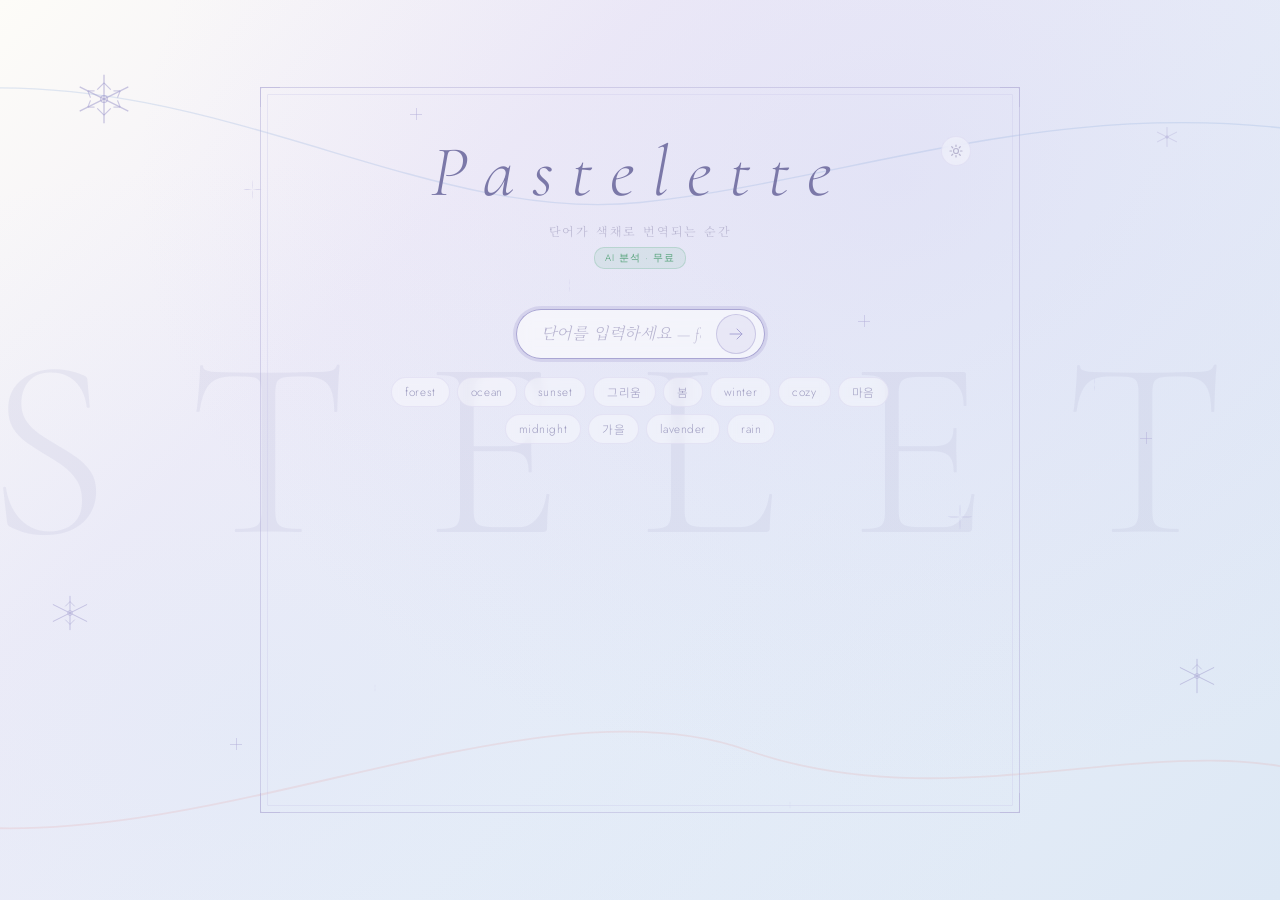
==== commit 0a1d7954: "Add files via upload" ====
--- a/index.html
+++ b/index.html
@@ -37,7 +37,7 @@
          xmlns="http://www.w3.org/2000/svg">
       <path class="ribbon-path"
             d="M -50 80 C 200 60, 400 200, 600 180 C 800 160, 1000 80, 1250 120"
-            stroke="rgba(140,170,220,0.48)" stroke-width="1.2"
+            stroke="rgba(140,170,220,0.50)" stroke-width="1.2"
             fill="none" stroke-linecap="round"/>
     </svg>
     <svg class="deco-ribbon deco-ribbon--pink"
@@ -45,7 +45,7 @@
          xmlns="http://www.w3.org/2000/svg">
       <path class="ribbon-path"
             d="M -50 250 C 200 270, 500 150, 700 200 C 900 250, 1100 180, 1250 220"
-            stroke="rgba(230,160,160,0.38)" stroke-width="1.2"
+            stroke="rgba(230,160,160,0.40)" stroke-width="1.2"
             fill="none" stroke-linecap="round"/>
     </svg>
 
@@ -148,6 +148,12 @@
       <path d="M0 8C0 8 4 8.3 8 8C4 7.7 0 8 0 8Z"        fill="currentColor"/>
     </svg>
 
+    <!-- Cross decorations -->
+    <span class="deco-cross" style="top:12%;left:32%" aria-hidden="true"></span>
+    <span class="deco-cross" style="top:48%;right:10%" aria-hidden="true"></span>
+    <span class="deco-cross" style="top:82%;left:18%" aria-hidden="true"></span>
+    <span class="deco-cross" style="top:35%;right:32%" aria-hidden="true"></span>
+
   </div><!-- /bg-layer -->
 
 
@@ -205,7 +211,7 @@
     <!-- ── Header ── -->
     <header class="site-header">
       <h1 class="site-title">Pastelette</h1>
-      <p class="site-tagline">every word carries color</p>
+      <p class="site-tagline">단어가 색채로 번역되는 순간</p>
       <span class="ai-badge ai-badge--free" id="aiBadge">AI 분석 · 무료</span>
 
       <!-- Settings gear -->
--- a/css/variables.css
+++ b/css/variables.css
@@ -17,43 +17,44 @@
   --text-primary:   #7B78A8;
   --text-secondary: #9D9BBF;
   --text-muted:     #B8B5D0;
-  --text-watermark: rgba(180, 176, 210, 0.15);
+  --text-watermark: rgba(180, 176, 210, 0.18);
   --text-label:     #6B6898;
 
   /* Borders */
   --border-frame:        rgba(180, 175, 215, 0.50);
-  --border-frame-inner:  rgba(200, 196, 230, 0.28);
+  --border-frame-inner:  rgba(200, 196, 230, 0.30);
   --border-card:         rgba(210, 206, 235, 0.40);
   --border-input:        rgba(180, 175, 215, 0.60);
   --border-input-focus:  rgba(150, 145, 200, 0.80);
 
   /* Decorative */
-  --deco-snowflake:    rgba(160, 155, 205, 0.50);
-  --deco-sparkle:      rgba(170, 165, 215, 0.60);
+  --deco-snowflake:    rgba(160, 155, 205, 0.55);
+  --deco-sparkle:      rgba(170, 165, 215, 0.65);
   --deco-ribbon-blue:  rgba(140, 170, 220, 0.50);
   --deco-ribbon-pink:  rgba(230, 160, 160, 0.40);
-  --deco-dot:          rgba(175, 170, 215, 0.22);
+  --deco-dot:          rgba(175, 170, 215, 0.25);
+  --deco-cross:        rgba(175, 170, 215, 0.45);
 
   /* Accent */
   --accent-primary: #A8A4D4;
   --accent-hover:   #8F8BC0;
-  --accent-glow:    rgba(168, 164, 212, 0.28);
+  --accent-glow:    rgba(168, 164, 212, 0.30);
 
   /* Typography — sizes */
-  --fs-display:   clamp(2.8rem, 7vw, 5rem);
-  --fs-watermark: clamp(6rem, 18vw, 16rem);
-  --fs-heading:   clamp(1.1rem, 2.2vw, 1.5rem);
+  --fs-display:   clamp(2.5rem, 6vw, 4.5rem);
+  --fs-watermark: clamp(8rem, 20vw, 18rem);
+  --fs-heading:   clamp(1.2rem, 2.5vw, 1.6rem);
   --fs-body:      0.9rem;
-  --fs-label:     0.72rem;
-  --fs-hex:       0.65rem;
+  --fs-label:     0.75rem;
+  --fs-hex:       0.7rem;
   --fs-input:     1rem;
   --fs-tag:       0.73rem;
 
   /* Typography — spacing */
-  --ls-display: 0.28em;
+  --ls-display: 0.25em;
   --ls-heading: 0.15em;
   --ls-label:   0.12em;
-  --ls-hex:     0.06em;
+  --ls-hex:     0.08em;
   --ls-ui:      0.05em;
 
   /* Radius */
--- a/css/base.css
+++ b/css/base.css
@@ -38,8 +38,8 @@
 body.page-root {
   min-height: 100vh;
   background:
-    radial-gradient(ellipse at 72% 18%, rgba(200, 195, 240, 0.22) 0%, transparent 58%),
-    radial-gradient(ellipse at 18% 82%, rgba(200, 220, 245, 0.18) 0%, transparent 52%),
+    radial-gradient(ellipse at 70% 20%, rgba(200, 195, 240, 0.25) 0%, transparent 60%),
+    radial-gradient(ellipse at 20% 80%, rgba(200, 220, 245, 0.20) 0%, transparent 55%),
     var(--bg-gradient);
   background-attachment: fixed;
   display: flex;
@@ -47,5 +47,5 @@
   justify-content: center;
   padding: 24px;
   overflow-x: hidden;
-  animation: page-fade-in 1.4s ease forwards;
+  animation: page-fade-in 1.2s ease forwards;
 }
--- a/css/decorations.css
+++ b/css/decorations.css
@@ -21,7 +21,7 @@
   font-family: 'Cormorant Garamond', serif;
   font-size: var(--fs-watermark);
   font-weight: 300;
-  letter-spacing: 0.32em;
+  letter-spacing: 0.3em;
   color: var(--text-watermark);
   pointer-events: none;
   user-select: none;
@@ -43,10 +43,10 @@
 .ribbon-path {
   stroke-dasharray: 2000;
   stroke-dashoffset: 2000;
-  animation: ribbon-draw 3.5s ease-out forwards;
+  animation: ribbon-draw 3s ease-out forwards;
 }
-.deco-ribbon--blue .ribbon-path { animation-delay: 0.6s; }
-.deco-ribbon--pink .ribbon-path { animation-delay: 1.2s; }
+.deco-ribbon--blue .ribbon-path { animation-delay: 0.5s; }
+.deco-ribbon--pink .ribbon-path { animation-delay: 1.0s; }
 
 /* ─── Snowflakes ─── */
 .deco-snowflake {
@@ -54,7 +54,7 @@
   position: absolute;
   pointer-events: none;
   user-select: none;
-  animation: snowflake-float 9s ease-in-out infinite;
+  animation: snowflake-float 8s ease-in-out infinite;
   will-change: transform;
   z-index: 2;
 }
@@ -67,7 +67,7 @@
   color: var(--deco-sparkle);
   position: absolute;
   pointer-events: none;
-  animation: sparkle-twinkle 4.5s ease-in-out infinite;
+  animation: sparkle-twinkle 4s ease-in-out infinite;
   will-change: transform, opacity;
   z-index: 3;
   display: inline-block;
@@ -76,6 +76,24 @@
 .deco-sparkle--sm { width: 13px; height: 13px; }
 .deco-sparkle--md { width: 19px; height: 19px; }
 .deco-sparkle--lg { width: 26px; height: 26px; }
+
+/* ─── Cross / Plus Decorations ─── */
+.deco-cross {
+  position: absolute;
+  width: 12px;
+  height: 12px;
+  pointer-events: none;
+  z-index: 2;
+}
+.deco-cross::before,
+.deco-cross::after {
+  content: '';
+  display: block;
+  position: absolute;
+  background: var(--deco-cross);
+}
+.deco-cross::before { width: 1px;  height: 100%; left: 50%; top: 0;  }
+.deco-cross::after  { width: 100%; height: 1px;  top: 50%;  left: 0; }
 
 /* ─── Dot grid (used inside cards) ─── */
 .dot-grid {
--- a/css/layout.css
+++ b/css/layout.css
@@ -7,30 +7,30 @@
   position: relative;
   z-index: 1;
   width: 100%;
-  max-width: 780px;
-  padding: 52px 52px 60px;
+  max-width: 760px;
+  padding: 48px 48px 56px;
   display: flex;
   flex-direction: column;
-  gap: 44px;
+  gap: 40px;
   border: 1px solid var(--border-frame);
-  border-radius: 3px;
+  border-radius: 2px;
 }
 
 /* inner double line */
 .main-frame::before {
   content: '';
   position: absolute;
-  inset: 7px;
+  inset: 6px;
   border: 0.5px solid var(--border-frame-inner);
-  border-radius: 2px;
+  border-radius: 1px;
   pointer-events: none;
 }
 
 /* ─── Corner Ornaments ─── */
 .corner-ornament {
   position: absolute;
-  width: 22px;
-  height: 22px;
+  width: 20px;
+  height: 20px;
   pointer-events: none;
 }
 .corner-ornament::before,
@@ -67,12 +67,12 @@
 }
 
 .site-tagline {
-  font-family: 'Jost', sans-serif;
+  font-family: 'Noto Serif KR', serif;
   font-size: var(--fs-label);
-  font-weight: 200;
+  font-weight: 300;
   color: var(--text-muted);
-  letter-spacing: 0.22em;
-  text-transform: uppercase;
+  letter-spacing: 0.15em;
+  margin-top: 8px;
 }
 
 /* ─── Settings button (top-right of header) ─── */
@@ -140,6 +140,6 @@
 
 /* ─── Responsive ─── */
 @media (max-width: 600px) {
-  .main-frame { padding: 30px 22px 38px; gap: 30px; }
+  .main-frame { padding: 28px 20px 36px; gap: 28px; }
   .site-title { font-size: clamp(2rem, 10vw, 3rem); }
 }
--- a/css/search.css
+++ b/css/search.css
@@ -14,7 +14,7 @@
 .search-wrapper {
   position: relative;
   width: 100%;
-  max-width: 500px;
+  max-width: 480px;
 }
 
 .search-inner {
@@ -23,9 +23,9 @@
   background: rgba(255, 255, 255, 0.55);
   border: 1px solid var(--border-input);
   border-radius: var(--radius-pill);
-  padding: 0 8px 0 26px;
-  backdrop-filter: blur(10px);
-  -webkit-backdrop-filter: blur(10px);
+  padding: 0 8px 0 24px;
+  backdrop-filter: blur(8px);
+  -webkit-backdrop-filter: blur(8px);
   transition:
     border-color var(--transition-base),
     box-shadow var(--transition-base);
@@ -46,8 +46,8 @@
   font-weight: 300;
   font-style: italic;
   color: var(--text-primary);
-  padding: 15px 0;
-  letter-spacing: 0.06em;
+  padding: 14px 0;
+  letter-spacing: 0.05em;
   min-width: 0;
 }
 
@@ -61,7 +61,7 @@
   flex-shrink: 0;
   border-radius: 50%;
   border: 1px solid var(--border-input);
-  background: rgba(168, 164, 212, 0.12);
+  background: rgba(168, 164, 212, 0.15);
   color: var(--accent-primary);
   display: flex;
   align-items: center;
@@ -73,7 +73,7 @@
   background: var(--accent-primary);
   color: white;
   border-color: var(--accent-primary);
-  transform: scale(1.06);
+  transform: scale(1.05);
 }
 
 .search-btn:disabled {
--- a/css/palette.css
+++ b/css/palette.css
@@ -5,11 +5,11 @@
 /* ─── Palette Card ─── */
 .palette-card {
   background: var(--bg-frosted);
-  backdrop-filter: blur(18px) saturate(145%);
-  -webkit-backdrop-filter: blur(18px) saturate(145%);
+  backdrop-filter: blur(16px) saturate(140%);
+  -webkit-backdrop-filter: blur(16px) saturate(140%);
   border: 1px solid var(--border-card);
   border-radius: var(--radius-card);
-  padding: 36px;
+  padding: 32px;
   position: relative;
   overflow: hidden;
   min-height: 180px;
@@ -32,7 +32,7 @@
   position: relative;
   z-index: 1;
   text-align: center;
-  margin-bottom: 8px;
+  margin-bottom: 28px;
 }
 
 .palette-keyword {
@@ -42,7 +42,7 @@
   font-weight: 400;
   font-style: italic;
   color: var(--text-primary);
-  letter-spacing: 0.22em;
+  letter-spacing: 0.2em;
   text-transform: lowercase;
   line-height: 1.1;
 }
@@ -106,7 +106,7 @@
 /* ─── Color Swatches ─── */
 .color-swatches {
   display: flex;
-  gap: 10px;
+  gap: 12px;
   position: relative;
   z-index: 1;
 }
@@ -116,14 +116,14 @@
   min-width: 0;
   display: flex;
   flex-direction: column;
-  gap: 9px;
+  gap: 8px;
   cursor: pointer;
   transition: transform var(--transition-base);
   opacity: 0;
   animation: swatch-slide-up 0.5s ease forwards;
 }
 
-.color-swatch:hover { transform: translateY(-5px); }
+.color-swatch:hover { transform: translateY(-4px); }
 
 .color-swatch:nth-child(1) { animation-delay: 0.10s; }
 .color-swatch:nth-child(2) { animation-delay: 0.18s; }
@@ -133,14 +133,13 @@
 
 /* ─── Swatch Bar ─── */
 .swatch-bar {
-  height: 90px;
-  border-radius: 10px;
+  height: 80px;
+  border-radius: 8px;
   background-color: var(--swatch-color);
   /* subtle inner highlight */
   box-shadow:
-    0 5px 18px rgba(0, 0, 0, 0.09),
-    inset 0 1px 0 rgba(255, 255, 255, 0.30),
-    inset 0 -1px 0 rgba(0, 0, 0, 0.05);
+    0 4px 16px rgba(0, 0, 0, 0.08),
+    inset 0 1px 0 rgba(255, 255, 255, 0.25);
   transition: box-shadow var(--transition-base), transform var(--transition-base);
   position: relative;
   overflow: hidden;
@@ -156,14 +155,14 @@
     rgba(255, 255, 255, 0.22) 0%,
     transparent 55%
   );
-  border-radius: 10px;
+  border-radius: 8px;
   pointer-events: none;
 }
 
 .color-swatch:hover .swatch-bar {
   box-shadow:
-    0 10px 28px rgba(0, 0, 0, 0.13),
-    inset 0 1px 0 rgba(255, 255, 255, 0.35);
+    0 8px 24px rgba(0, 0, 0, 0.12),
+    inset 0 1px 0 rgba(255, 255, 255, 0.3);
 }
 
 /* ─── Swatch Info ─── */
@@ -177,7 +176,7 @@
 
 .swatch-name {
   font-family: 'Jost', sans-serif;
-  font-size: 0.68rem;
+  font-size: 0.7rem;
   font-weight: 300;
   color: var(--text-secondary);
   letter-spacing: 0.04em;
@@ -188,7 +187,7 @@
 
 .swatch-name-ko {
   font-family: 'Noto Sans KR', sans-serif;
-  font-size: 0.62rem;
+  font-size: 0.65rem;
   font-weight: 300;
   color: var(--text-muted);
   white-space: nowrap;
@@ -198,10 +197,10 @@
 
 .hex-code {
   font-family: 'Jost', monospace;
-  font-size: var(--fs-hex);
+  font-size: 0.65rem;
   font-weight: 200;
   color: var(--text-muted);
-  letter-spacing: var(--ls-hex);
+  letter-spacing: 0.05em;
   cursor: copy;
   transition: color var(--transition-base);
 }
@@ -327,8 +326,8 @@
 
 /* ─── Responsive ─── */
 @media (max-width: 600px) {
-  .palette-card { padding: 22px; }
-  .color-swatches { gap: 8px; flex-wrap: wrap; }
-  .color-swatch { flex: 0 0 calc(33.33% - 6px); }
+  .palette-card { padding: 20px; }
+  .color-swatches { gap: 10px; flex-wrap: wrap; }
+  .color-swatch { flex: 0 0 calc(33.33% - 7px); }
   .swatch-bar { height: 70px; }
 }
--- a/css/animations.css
+++ b/css/animations.css
@@ -10,31 +10,31 @@
 
 /* ─── Decorative ─── */
 @keyframes snowflake-float {
-  0%, 100% { transform: translateY(0px)   rotate(0deg);   opacity: 0.50; }
-  33%       { transform: translateY(-9px) rotate(18deg);  opacity: 0.68; }
-  66%       { transform: translateY(5px)  rotate(-12deg); opacity: 0.40; }
+  0%, 100% { transform: translateY(0px)   rotate(0deg);   opacity: 0.55; }
+  33%       { transform: translateY(-8px) rotate(15deg);  opacity: 0.70; }
+  66%       { transform: translateY(4px)  rotate(-10deg); opacity: 0.45; }
 }
 
 @keyframes sparkle-twinkle {
-  0%, 100% { transform: scale(1.0) rotate(0deg);   opacity: 0.60; }
-  25%       { transform: scale(1.4) rotate(45deg);  opacity: 1.00; }
-  50%       { transform: scale(0.7) rotate(90deg);  opacity: 0.35; }
-  75%       { transform: scale(1.2) rotate(135deg); opacity: 0.80; }
+  0%, 100% { transform: scale(1)   rotate(0deg);   opacity: 0.65; }
+  25%       { transform: scale(1.3) rotate(45deg);  opacity: 1;    }
+  50%       { transform: scale(0.8) rotate(90deg);  opacity: 0.4;  }
+  75%       { transform: scale(1.1) rotate(135deg); opacity: 0.8;  }
 }
 
 @keyframes ribbon-draw {
-  from { stroke-dashoffset: 2000; opacity: 0;    }
-  to   { stroke-dashoffset: 0;    opacity: 0.48; }
+  from { stroke-dashoffset: 2000; opacity: 0;   }
+  to   { stroke-dashoffset: 0;    opacity: 0.5; }
 }
 
 /* ─── Card & swatches ─── */
 @keyframes card-reveal {
-  from { opacity: 0; transform: translateY(22px) scale(0.97); }
+  from { opacity: 0; transform: translateY(20px) scale(0.97); }
   to   { opacity: 1; transform: translateY(0)    scale(1);    }
 }
 
 @keyframes swatch-slide-up {
-  from { opacity: 0; transform: translateY(18px); }
+  from { opacity: 0; transform: translateY(16px); }
   to   { opacity: 1; transform: translateY(0);    }
 }
 
